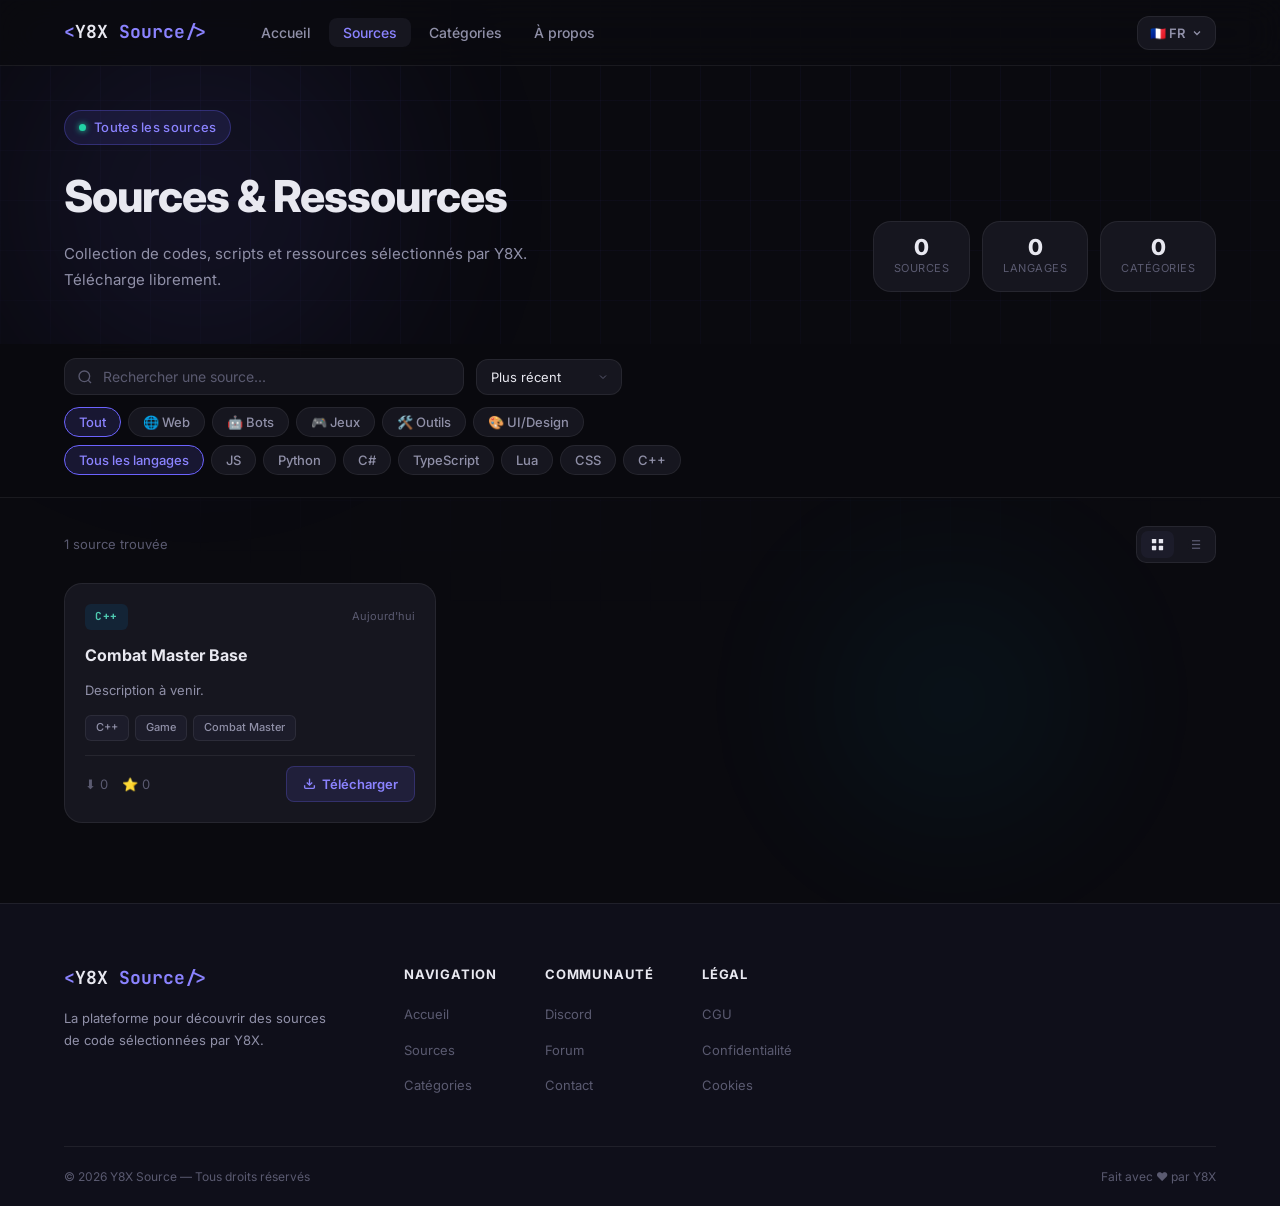
==== sources.html @ f9d67388 "Update sources.html" ====
<!DOCTYPE html>
<html lang="fr">
<head>
  <meta charset="UTF-8" />
  <meta name="viewport" content="width=device-width, initial-scale=1.0" />
  <title>Sources — Y8X Source</title>
  <link rel="stylesheet" href="css/style.css" />
  <link rel="stylesheet" href="css/sources.css" />
  <link rel="stylesheet" href="css/i18n.css" />
  <link rel="preconnect" href="https://fonts.googleapis.com" />
  <link href="https://fonts.googleapis.com/css2?family=Inter:wght@400;500;600;700;800&family=JetBrains+Mono:wght@400;600&display=swap" rel="stylesheet" />
</head>
<body>

  <!-- NAVBAR -->
  <nav class="navbar">
    <div class="nav-container">
      <a href="index.html" class="nav-logo">
        <span class="logo-bracket">&lt;</span>Y8X<span class="logo-accent"> Source</span><span class="logo-bracket">/&gt;</span>
      </a>
      <ul class="nav-links">
        <li><a href="index.html" class="nav-link" data-i18n="nav_home">Accueil</a></li>
        <li><a href="sources.html" class="nav-link active" data-i18n="nav_sources">Sources</a></li>
        <li><a href="index.html#categories" class="nav-link" data-i18n="nav_categories">Catégories</a></li>
        <li><a href="index.html#apropos" class="nav-link" data-i18n="nav_about">À propos</a></li>
      </ul>
      <div class="nav-actions">
        <!-- Lang switcher -->
        <div class="lang-switcher">
          <button id="langBtn">🇫🇷 FR <svg width="12" height="12" viewBox="0 0 24 24" fill="none" stroke="currentColor" stroke-width="2.5"><polyline points="6 9 12 15 18 9"/></svg></button>
          <div id="langDropdown">
            <button class="lang-option" data-lang="fr">
              <span class="lang-flag">🇫🇷</span> Français
              <svg class="lang-check" width="14" height="14" viewBox="0 0 24 24" fill="none" stroke="currentColor" stroke-width="2.5"><polyline points="20 6 9 17 4 12"/></svg>
            </button>
            <button class="lang-option" data-lang="en">
              <span class="lang-flag">🇬🇧</span> English
              <svg class="lang-check" width="14" height="14" viewBox="0 0 24 24" fill="none" stroke="currentColor" stroke-width="2.5"><polyline points="20 6 9 17 4 12"/></svg>
            </button>
            <button class="lang-option" data-lang="es">
              <span class="lang-flag">🇪🇸</span> Español
              <svg class="lang-check" width="14" height="14" viewBox="0 0 24 24" fill="none" stroke="currentColor" stroke-width="2.5"><polyline points="20 6 9 17 4 12"/></svg>
            </button>
          </div>
        </div>
      </div>
      <button class="nav-toggle" aria-label="Menu">
        <span></span><span></span><span></span>
      </button>
    </div>
  </nav>

  <!-- PAGE HEADER -->
  <div class="page-hero">
    <div class="hero-bg">
      <div class="hero-grid"></div>
      <div class="hero-glow glow-1"></div>
      <div class="hero-glow glow-2"></div>
    </div>
    <div class="container">
      <div class="page-hero-inner">
        <div class="page-hero-text">
          <div class="hero-badge">
            <span class="badge-dot"></span>
            <span data-i18n="sp_badge">Toutes les sources</span>
          </div>
          <h1 class="page-title" data-i18n="sp_title">Sources &amp; Ressources</h1>
          <p class="page-subtitle" data-i18n="sp_subtitle">Collection de codes, scripts et ressources sélectionnés par Y8X. Télécharge librement.</p>
        </div>
        <div class="page-hero-stats">
          <div class="stat-pill">
            <span class="pill-num">0</span>
            <span class="pill-label" data-i18n="sp_stat_sources">Sources</span>
          </div>
          <div class="stat-pill">
            <span class="pill-num">0</span>
            <span class="pill-label" data-i18n="sp_stat_langs">Langages</span>
          </div>
          <div class="stat-pill">
            <span class="pill-num">0</span>
            <span class="pill-label" data-i18n="sp_stat_cats">Catégories</span>
          </div>
        </div>
      </div>
    </div>
  </div>

  <!-- FILTERS & SEARCH -->
  <div class="filters-bar">
    <div class="container">
      <div class="filters-inner">
        <div class="search-box">
          <svg class="search-icon" width="16" height="16" viewBox="0 0 24 24" fill="none" stroke="currentColor" stroke-width="2"><circle cx="11" cy="11" r="8"/><path d="m21 21-4.35-4.35"/></svg>
          <input type="text" id="searchInput" data-i18n="sp_search" placeholder="Rechercher une source..." class="search-input" />
          <kbd class="search-kbd">ESC</kbd>
        </div>
        <div class="sort-group">
          <select id="sortSelect" class="filter-select">
            <option value="recent" data-i18n="sp_sort_recent">Plus récent</option>
            <option value="popular" data-i18n="sp_sort_popular">Plus téléchargé</option>
            <option value="starred" data-i18n="sp_sort_starred">Mieux noté</option>
            <option value="name" data-i18n="sp_sort_name">Nom A→Z</option>
          </select>
        </div>
      </div>

      <!-- Category filters -->
      <div class="filter-pills" id="filterPills">
        <button class="filter-pill active" data-filter="all" data-i18n="sp_filter_all">Tout</button>
        <button class="filter-pill" data-filter="web" data-i18n="sp_filter_web">🌐 Web</button>
        <button class="filter-pill" data-filter="bot" data-i18n="sp_filter_bot">🤖 Bots</button>
        <button class="filter-pill" data-filter="game" data-i18n="sp_filter_game">🎮 Jeux</button>
        <button class="filter-pill" data-filter="tool" data-i18n="sp_filter_tool">🛠️ Outils</button>
        <button class="filter-pill" data-filter="ui" data-i18n="sp_filter_ui">🎨 UI/Design</button>
      </div>

      <!-- Lang filters -->
      <div class="lang-pills" id="langPills">
        <button class="lang-pill active" data-lang="all" data-i18n="sp_lang_all">Tous les langages</button>
        <button class="lang-pill" data-lang="js">JS</button>
        <button class="lang-pill" data-lang="py">Python</button>
        <button class="lang-pill" data-lang="cs">C#</button>
        <button class="lang-pill" data-lang="ts">TypeScript</button>
        <button class="lang-pill" data-lang="lua">Lua</button>
        <button class="lang-pill" data-lang="css">CSS</button>
        <button class="lang-pill" data-lang="cpp">C++</button>
      </div>
    </div>
  </div>

  <!-- SOURCES GRID -->
  <main class="sources-main">
    <div class="container">

      <div class="results-bar">
        <span id="resultsCount" class="results-count">0</span>
        <div class="view-toggle">
          <button class="view-btn active" id="viewGrid" title="Grille">
            <svg width="15" height="15" viewBox="0 0 24 24" fill="currentColor"><rect x="3" y="3" width="7" height="7" rx="1"/><rect x="14" y="3" width="7" height="7" rx="1"/><rect x="3" y="14" width="7" height="7" rx="1"/><rect x="14" y="14" width="7" height="7" rx="1"/></svg>
          </button>
          <button class="view-btn" id="viewList" title="Liste">
            <svg width="15" height="15" viewBox="0 0 24 24" fill="none" stroke="currentColor" stroke-width="2"><line x1="8" y1="6" x2="21" y2="6"/><line x1="8" y1="12" x2="21" y2="12"/><line x1="8" y1="18" x2="21" y2="18"/><line x1="3" y1="6" x2="3.01" y2="6"/><line x1="3" y1="12" x2="3.01" y2="12"/><line x1="3" y1="18" x2="3.01" y2="18"/></svg>
          </button>
        </div>
      </div>

      <div class="sources-grid" id="sourcesGrid">

        <!-- Combat Master Base -->
        <article class="source-card" data-cat="game" data-lang="cpp" data-downloads="0" data-stars="0" data-name="Combat Master Base">
          <div class="source-header">
            <div class="source-lang cpp">C++</div>
            <div class="source-meta">
              <span class="source-date">Aujourd'hui</span>
            </div>
          </div>
          <h3 class="source-title">Combat Master Base</h3>
          <p class="source-desc">Description à venir.</p>
          <div class="source-tags">
            <span class="tag">C++</span>
            <span class="tag">Game</span>
            <span class="tag">Combat Master</span>
          </div>
          <div class="source-footer">
            <div class="source-stats">
              <span>⬇ 0</span>
              <span>⭐ 0</span>
            </div>
            <a href="https://pixeldrain.com/u/iqvGMkHk" target="_blank" class="btn-download">
              <svg width="13" height="13" viewBox="0 0 24 24" fill="none" stroke="currentColor" stroke-width="2.5"><path d="M21 15v4a2 2 0 0 1-2 2H5a2 2 0 0 1-2-2v-4"/><polyline points="7 10 12 15 17 10"/><line x1="12" y1="15" x2="12" y2="3"/></svg>
              Télécharger
            </a>
          </div>
        </article>

      </div>

      <!-- EMPTY STATE -->
      <div class="empty-state" id="emptyState" style="display:none">
        <div class="empty-icon">📂</div>
        <h3 data-i18n="sp_empty2_title">Aucune source pour le moment</h3>
        <p data-i18n="sp_empty2_desc">Les sources seront publiées prochainement par Y8X.</p>
      </div>

    </div>
  </main>

  <!-- FOOTER -->
  <footer class="footer">
    <div class="container">
      <div class="footer-top">
        <div class="footer-brand">
          <a href="index.html" class="nav-logo">
            <span class="logo-bracket">&lt;</span>Y8X<span class="logo-accent"> Source</span><span class="logo-bracket">/&gt;</span>
          </a>
          <p data-i18n="footer_desc">La plateforme pour découvrir des sources de code sélectionnées par Y8X.</p>
        </div>
        <div class="footer-links">
          <div class="footer-col">
            <h4 data-i18n="footer_nav">Navigation</h4>
            <ul>
              <li><a href="index.html" data-i18n="footer_home">Accueil</a></li>
              <li><a href="sources.html" data-i18n="footer_sources">Sources</a></li>
              <li><a href="index.html#categories" data-i18n="footer_categories">Catégories</a></li>
            </ul>
          </div>
          <div class="footer-col">
            <h4 data-i18n="footer_community">Communauté</h4>
            <ul>
              <li><a href="#" data-i18n="footer_discord">Discord</a></li>
              <li><a href="#" data-i18n="footer_forum">Forum</a></li>
              <li><a href="#" data-i18n="footer_contact">Contact</a></li>
            </ul>
          </div>
          <div class="footer-col">
            <h4 data-i18n="footer_legal">Légal</h4>
            <ul>
              <li><a href="#" data-i18n="footer_tos">CGU</a></li>
              <li><a href="#" data-i18n="footer_privacy">Confidentialité</a></li>
              <li><a href="#" data-i18n="footer_cookies">Cookies</a></li>
            </ul>
          </div>
        </div>
      </div>
      <div class="footer-bottom">
        <p data-i18n="footer_copy">© 2026 Y8X Source — Tous droits réservés</p>
        <p data-i18n="footer_made">Fait avec ❤️ par Y8X</p>
      </div>
    </div>
  </footer>

  <script src="js/i18n.js"></script>
  <script src="js/main.js"></script>
  <script src="js/sources.js"></script>
</body>
</html>
---- css/style.css ----
/* ========================
   Y8X SOURCE — STYLES
   ======================== */

*, *::before, *::after {
  box-sizing: border-box;
  margin: 0;
  padding: 0;
}

:root {
  --bg: #080810;
  --bg-2: #0d0d18;
  --bg-3: #11111c;
  --surface: #14141e;
  --surface-2: #1a1a28;
  --surface-3: #202030;
  --border: rgba(255,255,255,0.06);
  --border-hover: rgba(255,255,255,0.13);
  --primary: #6c63ff;
  --primary-light: #9b94ff;
  --primary-dark: #4f47cc;
  --accent: #00d4ff;
  --accent2: #ff6b9d;
  --text: #eeeef5;
  --text-2: #8888a4;
  --text-3: #50506a;
  --success: #22d3a5;
  --warning: #f59e0b;
  --radius: 12px;
  --radius-lg: 18px;
  --radius-xl: 26px;
  --shadow: 0 8px 40px rgba(0,0,0,0.5);
  --shadow-glow: 0 0 50px rgba(108,99,255,0.18);
  --font: 'Inter', sans-serif;
  --font-mono: 'JetBrains Mono', monospace;
}

html { scroll-behavior: smooth; }

body {
  background: var(--bg);
  color: var(--text);
  font-family: var(--font);
  line-height: 1.6;
  overflow-x: hidden;
}

a { text-decoration: none; color: inherit; }
ul { list-style: none; }

.container {
  max-width: 1200px;
  margin: 0 auto;
  padding: 0 24px;
}

/* ========================
   BUTTONS
   ======================== */

.btn-primary {
  display: inline-flex;
  align-items: center;
  gap: 8px;
  background: linear-gradient(135deg, var(--primary) 0%, #8057ff 100%);
  color: #fff;
  border: none;
  padding: 10px 20px;
  border-radius: var(--radius);
  font-family: var(--font);
  font-size: 14px;
  font-weight: 600;
  cursor: pointer;
  transition: all 0.25s ease;
  position: relative;
  overflow: hidden;
}

.btn-primary::after {
  content: '';
  position: absolute;
  inset: 0;
  background: linear-gradient(135deg, rgba(255,255,255,0.12) 0%, transparent 60%);
  opacity: 0;
  transition: opacity 0.25s;
}

.btn-primary:hover {
  transform: translateY(-2px);
  box-shadow: 0 10px 30px rgba(108,99,255,0.4);
}

.btn-primary:hover::after { opacity: 1; }

.btn-secondary {
  display: inline-flex;
  align-items: center;
  background: transparent;
  color: var(--text-2);
  border: 1px solid var(--border);
  padding: 10px 20px;
  border-radius: var(--radius);
  font-family: var(--font);
  font-size: 14px;
  font-weight: 500;
  cursor: pointer;
  transition: all 0.2s ease;
}

.btn-secondary:hover {
  border-color: var(--border-hover);
  color: var(--text);
  background: var(--surface);
}

.btn-ghost {
  display: inline-flex;
  align-items: center;
  gap: 8px;
  background: transparent;
  color: var(--text-2);
  border: 1px solid var(--border);
  padding: 10px 20px;
  border-radius: var(--radius);
  font-family: var(--font);
  font-size: 14px;
  font-weight: 500;
  cursor: pointer;
  transition: all 0.2s ease;
}

.btn-ghost:hover {
  color: var(--text);
  border-color: rgba(108,99,255,0.5);
  background: rgba(108,99,255,0.08);
}

.btn-lg {
  padding: 14px 28px;
  font-size: 15px;
  border-radius: var(--radius-lg);
}

.btn-download {
  display: inline-flex;
  align-items: center;
  gap: 6px;
  background: rgba(108,99,255,0.1);
  color: var(--primary-light);
  border: 1px solid rgba(108,99,255,0.2);
  padding: 7px 16px;
  border-radius: 8px;
  font-size: 13px;
  font-weight: 600;
  transition: all 0.2s ease;
  cursor: pointer;
}

.btn-download:hover {
  background: var(--primary);
  color: #fff;
  border-color: var(--primary);
  box-shadow: 0 4px 16px rgba(108,99,255,0.35);
}

/* ========================
   NAVBAR
   ======================== */

.navbar {
  position: fixed;
  top: 0;
  left: 0;
  right: 0;
  z-index: 100;
  background: rgba(8,8,16,0.7);
  backdrop-filter: blur(24px);
  -webkit-backdrop-filter: blur(24px);
  border-bottom: 1px solid var(--border);
  transition: all 0.3s ease;
}

.navbar.scrolled {
  background: rgba(8,8,16,0.95);
  border-bottom-color: rgba(108,99,255,0.15);
  box-shadow: 0 4px 30px rgba(0,0,0,0.4);
}

.nav-container {
  max-width: 1200px;
  margin: 0 auto;
  padding: 0 24px;
  height: 64px;
  display: flex;
  align-items: center;
  gap: 40px;
}

.nav-logo {
  font-family: var(--font-mono);
  font-size: 18px;
  font-weight: 700;
  color: var(--text);
  white-space: nowrap;
  transition: opacity 0.2s;
}

.nav-logo:hover { opacity: 0.85; }

.logo-bracket { color: var(--primary-light); }
.logo-accent  { color: var(--primary-light); }

.nav-links {
  display: flex;
  align-items: center;
  gap: 2px;
  flex: 1;
}

.nav-link {
  padding: 6px 14px;
  border-radius: 8px;
  font-size: 14px;
  font-weight: 500;
  color: var(--text-2);
  transition: all 0.2s ease;
  position: relative;
}

.nav-link:hover {
  color: var(--text);
  background: rgba(255,255,255,0.05);
}

.nav-link.active {
  color: var(--primary-light);
  background: rgba(108,99,255,0.1);
}

.nav-actions {
  display: flex;
  align-items: center;
  gap: 10px;
  margin-left: auto;
}

.nav-toggle {
  display: none;
  flex-direction: column;
  gap: 5px;
  background: none;
  border: none;
  cursor: pointer;
  padding: 6px;
  margin-left: auto;
}

.nav-toggle span {
  display: block;
  width: 22px;
  height: 2px;
  background: var(--text);
  border-radius: 2px;
  transition: all 0.3s ease;
}

/* ========================
   HERO
   ======================== */

.hero {
  min-height: 100vh;
  display: flex;
  align-items: center;
  position: relative;
  overflow: hidden;
  padding: 120px 24px 80px;
  gap: 60px;
  max-width: 1200px;
  margin: 0 auto;
}

/* Entrance animations */
.hero-content { animation: fadeUp 0.7s ease both; }
.hero-code    { animation: fadeUp 0.7s 0.15s ease both; }

@keyframes fadeUp {
  from { opacity: 0; transform: translateY(28px); }
  to   { opacity: 1; transform: translateY(0); }
}

.hero-bg {
  position: fixed;
  inset: 0;
  pointer-events: none;
  z-index: -1;
}

.hero-grid {
  position: absolute;
  inset: 0;
  background-image:
    linear-gradient(rgba(108,99,255,0.035) 1px, transparent 1px),
    linear-gradient(90deg, rgba(108,99,255,0.035) 1px, transparent 1px);
  background-size: 52px 52px;
  mask-image: radial-gradient(ellipse 80% 70% at 50% 0%, black 40%, transparent 100%);
}

.hero-glow {
  position: absolute;
  border-radius: 50%;
  filter: blur(90px);
  opacity: 0.25;
}

.hero-glow.glow-1 {
  width: 700px;
  height: 700px;
  background: radial-gradient(circle, rgba(108,99,255,0.5) 0%, transparent 70%);
  top: -150px;
  left: -150px;
}

.hero-glow.glow-2 {
  width: 450px;
  height: 450px;
  background: radial-gradient(circle, rgba(0,212,255,0.3) 0%, transparent 70%);
  bottom: -50px;
  right: 5%;
}

.hero-content {
  flex: 1;
  max-width: 600px;
}

.hero-badge {
  display: inline-flex;
  align-items: center;
  gap: 8px;
  background: rgba(108,99,255,0.1);
  border: 1px solid rgba(108,99,255,0.28);
  color: var(--primary-light);
  padding: 6px 14px;
  border-radius: 100px;
  font-size: 12px;
  font-weight: 600;
  margin-bottom: 22px;
  letter-spacing: 0.3px;
}

.badge-dot {
  width: 6px;
  height: 6px;
  background: var(--success);
  border-radius: 50%;
  animation: pulse 2s infinite;
  box-shadow: 0 0 6px var(--success);
}

@keyframes pulse {
  0%, 100% { opacity: 1; transform: scale(1); }
  50%       { opacity: 0.4; transform: scale(0.7); }
}

.hero-title {
  font-size: clamp(34px, 5vw, 56px);
  font-weight: 800;
  line-height: 1.12;
  letter-spacing: -1.5px;
  margin-bottom: 20px;
}

.gradient-text {
  background: linear-gradient(135deg, var(--primary-light) 0%, var(--accent) 100%);
  -webkit-background-clip: text;
  -webkit-text-fill-color: transparent;
  background-clip: text;
}

.hero-subtitle {
  font-size: 16px;
  color: var(--text-2);
  line-height: 1.75;
  margin-bottom: 34px;
  max-width: 480px;
}

.hero-actions {
  display: flex;
  align-items: center;
  gap: 12px;
  flex-wrap: wrap;
  margin-bottom: 52px;
}

.hero-stats {
  display: flex;
  align-items: center;
  gap: 0;
  background: var(--surface);
  border: 1px solid var(--border);
  border-radius: var(--radius-lg);
  padding: 16px 24px;
  width: fit-content;
}

.stat {
  display: flex;
  flex-direction: column;
  gap: 3px;
  padding: 0 20px;
}

.stat:first-child { padding-left: 0; }
.stat:last-child  { padding-right: 0; }

.stat-number {
  font-size: 26px;
  font-weight: 800;
  color: var(--text);
  font-variant-numeric: tabular-nums;
  line-height: 1;
}

.stat-label {
  font-size: 11px;
  color: var(--text-3);
  text-transform: uppercase;
  letter-spacing: 0.6px;
  white-space: nowrap;
}

.stat-divider {
  width: 1px;
  height: 32px;
  background: var(--border);
  flex-shrink: 0;
}

/* ========================
   CODE WINDOW
   ======================== */

.hero-code {
  flex-shrink: 0;
  width: 430px;
}

.code-window {
  background: var(--surface);
  border: 1px solid rgba(108,99,255,0.15);
  border-radius: var(--radius-xl);
  overflow: hidden;
  box-shadow: var(--shadow), 0 0 80px rgba(108,99,255,0.12), inset 0 1px 0 rgba(255,255,255,0.05);
  position: relative;
}

.code-window::before {
  content: '';
  position: absolute;
  top: 0; left: 0; right: 0;
  height: 1px;
  background: linear-gradient(90deg, transparent, rgba(108,99,255,0.4), transparent);
}

.code-header {
  display: flex;
  align-items: center;
  gap: 12px;
  padding: 13px 18px;
  background: var(--surface-2);
  border-bottom: 1px solid var(--border);
}

.code-dots { display: flex; gap: 6px; }

.dot {
  width: 11px;
  height: 11px;
  border-radius: 50%;
}

.dot.red    { background: #ff5f57; box-shadow: 0 0 6px rgba(255,95,87,0.5); }
.dot.yellow { background: #febc2e; box-shadow: 0 0 6px rgba(254,188,46,0.5); }
.dot.green  { background: #28c840; box-shadow: 0 0 6px rgba(40,200,64,0.5); }

.code-filename {
  font-family: var(--font-mono);
  font-size: 12px;
  color: var(--text-3);
}

.code-body {
  padding: 22px;
  overflow-x: auto;
}

.code-body code {
  font-family: var(--font-mono);
  font-size: 13px;
  line-height: 1.85;
  display: block;
}

.c-keyword { color: #c792ea; }
.c-var     { color: #82aaff; }
.c-fn      { color: #82aaff; }
.c-prop    { color: #f07178; }
.c-str     { color: #c3e88d; }
.c-bool    { color: #ff9cac; }
.c-comment { color: #4a5568; font-style: italic; }

/* ========================
   SECTION COMMONS
   ======================== */

.section-header {
  text-align: center;
  margin-bottom: 48px;
}

.section-tag {
  display: inline-block;
  background: rgba(108,99,255,0.1);
  color: var(--primary-light);
  border: 1px solid rgba(108,99,255,0.22);
  padding: 4px 14px;
  border-radius: 100px;
  font-size: 11px;
  font-weight: 700;
  text-transform: uppercase;
  letter-spacing: 1.2px;
  margin-bottom: 14px;
}

.section-title {
  font-size: clamp(24px, 3.5vw, 36px);
  font-weight: 800;
  letter-spacing: -0.7px;
  margin-bottom: 10px;
}

.section-subtitle {
  color: var(--text-2);
  font-size: 15px;
}

.section-link {
  color: var(--primary-light);
  font-size: 14px;
  font-weight: 500;
  transition: all 0.2s;
  display: inline-flex;
  align-items: center;
  gap: 4px;
}

.section-link:hover {
  color: var(--accent);
  gap: 8px;
}

/* ========================
   CATEGORIES
   ======================== */

.categories-section {
  padding: 100px 0;
}

.categories-grid {
  display: grid;
  grid-template-columns: repeat(auto-fill, minmax(200px, 1fr));
  gap: 14px;
}

.category-card {
  background: var(--surface);
  border: 1px solid var(--border);
  border-radius: var(--radius-lg);
  padding: 22px 20px;
  display: flex;
  flex-direction: column;
  gap: 7px;
  transition: all 0.25s ease;
  cursor: pointer;
  position: relative;
  overflow: hidden;
}

.category-card::after {
  content: '';
  position: absolute;
  inset: 0;
  background: linear-gradient(135deg, rgba(108,99,255,0.07) 0%, transparent 60%);
  opacity: 0;
  transition: opacity 0.25s;
}

.category-card:hover {
  border-color: rgba(108,99,255,0.45);
  background: var(--surface-2);
  transform: translateY(-4px);
  box-shadow: 0 12px 40px rgba(0,0,0,0.35), var(--shadow-glow);
}

.category-card:hover::after { opacity: 1; }

.category-card.featured {
  background: linear-gradient(135deg, rgba(108,99,255,0.13) 0%, rgba(0,212,255,0.06) 100%);
  border-color: rgba(108,99,255,0.28);
}

.cat-icon {
  font-size: 26px;
  margin-bottom: 2px;
  filter: drop-shadow(0 2px 6px rgba(0,0,0,0.3));
}

.category-card h3 {
  font-size: 14px;
  font-weight: 700;
  color: var(--text);
}

.category-card p {
  font-size: 12px;
  color: var(--text-2);
  line-height: 1.5;
}

.cat-count {
  font-size: 11px;
  color: var(--primary-light);
  font-weight: 600;
  margin-top: auto;
  padding-top: 4px;
}

/* ========================
   SOURCES
   ======================== */

.sources-section {
  padding: 80px 0 100px;
  background: linear-gradient(to bottom, transparent, rgba(108,99,255,0.025) 50%, transparent);
}

.sources-section .section-header {
  flex-direction: column;
  align-items: stretch;
}

.sources-grid {
  display: grid;
  grid-template-columns: repeat(auto-fill, minmax(340px, 1fr));
  gap: 18px;
}

.source-card {
  background: var(--surface);
  border: 1px solid var(--border);
  border-radius: var(--radius-lg);
  padding: 20px;
  display: flex;
  flex-direction: column;
  gap: 13px;
  transition: all 0.25s ease;
  position: relative;
}

.source-card:hover {
  border-color: rgba(108,99,255,0.35);
  background: var(--surface-2);
  transform: translateY(-3px);
  box-shadow: 0 12px 40px rgba(0,0,0,0.35);
}

.source-header {
  display: flex;
  align-items: center;
  justify-content: space-between;
}

.source-lang {
  padding: 4px 10px;
  border-radius: 6px;
  font-family: var(--font-mono);
  font-size: 11px;
  font-weight: 700;
  letter-spacing: 0.5px;
}

.source-lang.js  { background: rgba(247,223,30,0.1);  color: #f7df1e; }
.source-lang.py  { background: rgba(55,118,171,0.13); color: #4b9cd3; }
.source-lang.css { background: rgba(38,77,228,0.13);  color: #4a9eff; }
.source-lang.cs  { background: rgba(100,63,221,0.13); color: #a47dff; }
.source-lang.ts  { background: rgba(49,120,198,0.13); color: #3178c6; }
.source-lang.lua { background: rgba(80,80,200,0.13);  color: #7b8dd6; }
.source-lang.cpp { background: rgba(0,116,189,0.13);  color: #4ec9b0; }

.source-meta {
  display: flex;
  flex-direction: column;
  align-items: flex-end;
  gap: 2px;
}

.source-author { font-size: 12px; font-weight: 600; color: var(--primary-light); }
.source-date   { font-size: 11px; color: var(--text-3); }

.source-title {
  font-size: 15px;
  font-weight: 700;
  color: var(--text);
  line-height: 1.4;
}

.source-desc {
  font-size: 13px;
  color: var(--text-2);
  line-height: 1.65;
}

.source-tags {
  display: flex;
  flex-wrap: wrap;
  gap: 5px;
}

.tag {
  background: rgba(255,255,255,0.04);
  border: 1px solid var(--border);
  color: var(--text-3);
  padding: 3px 10px;
  border-radius: 6px;
  font-size: 11px;
  font-weight: 500;
  transition: all 0.15s;
}

.source-card:hover .tag {
  border-color: rgba(108,99,255,0.18);
  color: var(--text-2);
}

.source-footer {
  display: flex;
  align-items: center;
  justify-content: space-between;
  padding-top: 12px;
  border-top: 1px solid var(--border);
  margin-top: auto;
}

.source-stats {
  display: flex;
  gap: 14px;
  font-size: 13px;
  color: var(--text-3);
}

/* ========================
   CTA SECTION
   ======================== */

.cta-section { padding: 60px 0 100px; }

.cta-box {
  background: var(--surface);
  border: 1px solid rgba(108,99,255,0.18);
  border-radius: var(--radius-xl);
  padding: 60px;
  display: flex;
  align-items: center;
  gap: 60px;
  overflow: hidden;
  position: relative;
}

.cta-box::before {
  content: '';
  position: absolute;
  top: -100px; right: -100px;
  width: 400px; height: 400px;
  background: radial-gradient(circle, rgba(108,99,255,0.12) 0%, transparent 70%);
  pointer-events: none;
}

.cta-box::after {
  content: '';
  position: absolute;
  bottom: -80px; left: -80px;
  width: 300px; height: 300px;
  background: radial-gradient(circle, rgba(0,212,255,0.07) 0%, transparent 70%);
  pointer-events: none;
}

.cta-content {
  flex: 1;
  max-width: 520px;
  position: relative;
  z-index: 1;
}

.cta-title {
  font-size: clamp(22px, 3vw, 32px);
  font-weight: 800;
  letter-spacing: -0.7px;
  margin-bottom: 14px;
  line-height: 1.25;
}

.cta-text {
  font-size: 14px;
  color: var(--text-2);
  line-height: 1.75;
  margin-bottom: 24px;
}

.cta-features {
  display: flex;
  flex-direction: column;
  gap: 10px;
  margin-bottom: 32px;
}

.cta-features li {
  display: flex;
  align-items: center;
  gap: 10px;
  font-size: 14px;
  color: var(--text-2);
}

.cta-features li svg { color: var(--success); flex-shrink: 0; }

.cta-actions { display: flex; gap: 12px; flex-wrap: wrap; }

.cta-visual {
  flex-shrink: 0;
  width: 280px;
  position: relative;
  z-index: 1;
}

.cta-card-stack {
  display: flex;
  flex-direction: column;
  gap: 10px;
}

.mini-card {
  background: var(--surface-2);
  border: 1px solid var(--border);
  border-radius: var(--radius);
  padding: 13px 16px;
  display: flex;
  align-items: center;
  gap: 13px;
  animation: floatCard 3.5s ease-in-out infinite;
  transition: border-color 0.2s;
}

.mini-card:hover { border-color: rgba(108,99,255,0.3); }

.mini-card.mc-1 { animation-delay: 0s; }
.mini-card.mc-2 { animation-delay: 0.5s; }
.mini-card.mc-3 { animation-delay: 1s; }

@keyframes floatCard {
  0%, 100% { transform: translateY(0); }
  50%       { transform: translateY(-5px); }
}

.mc-icon { font-size: 18px; flex-shrink: 0; }
.mc-title { font-size: 13px; font-weight: 600; color: var(--text); }
.mc-sub   { font-size: 11px; color: var(--text-3); margin-top: 2px; }

/* ========================
   FOOTER
   ======================== */

.footer {
  background: var(--bg-2);
  border-top: 1px solid var(--border);
  padding-top: 60px;
}

.footer-top {
  display: flex;
  gap: 60px;
  padding-bottom: 48px;
  border-bottom: 1px solid var(--border);
}

.footer-brand { flex: 1; max-width: 280px; }

.footer-brand p {
  margin-top: 14px;
  font-size: 13px;
  color: var(--text-2);
  line-height: 1.7;
}

.footer-links { display: flex; gap: 48px; }

.footer-col h4 {
  font-size: 11px;
  font-weight: 700;
  color: var(--text-3);
  margin-bottom: 16px;
  text-transform: uppercase;
  letter-spacing: 1px;
}

.footer-col ul {
  display: flex;
  flex-direction: column;
  gap: 10px;
}

.footer-col ul li a {
  font-size: 13px;
  color: var(--text-2);
  transition: color 0.2s;
  display: inline-flex;
  align-items: center;
  gap: 4px;
}

.footer-col ul li a:hover { color: var(--text); }

.footer-bottom {
  display: flex;
  justify-content: space-between;
  align-items: center;
  padding: 20px 0;
  font-size: 12px;
  color: var(--text-3);
}

/* ========================
   SCROLLBAR
   ======================== */

::-webkit-scrollbar { width: 6px; height: 6px; }
::-webkit-scrollbar-track { background: var(--bg); }
::-webkit-scrollbar-thumb {
  background: var(--surface-3);
  border-radius: 3px;
}
::-webkit-scrollbar-thumb:hover { background: var(--text-3); }

/* ========================
   SELECTION
   ======================== */

::selection {
  background: rgba(108,99,255,0.35);
  color: var(--text);
}

/* ========================
   RESPONSIVE
   ======================== */

@media (max-width: 1024px) {
  .hero {
    flex-direction: column;
    padding-top: 140px;
    text-align: center;
  }

  .hero-content { max-width: 100%; }
  .hero-actions { justify-content: center; }
  .hero-stats   { margin: 0 auto; }

  .hero-code {
    width: 100%;
    max-width: 500px;
    margin: 0 auto;
  }

  .cta-box {
    flex-direction: column;
    padding: 40px;
    gap: 40px;
  }

  .cta-visual { width: 100%; }

  .cta-card-stack {
    flex-direction: row;
    flex-wrap: wrap;
  }

  .mini-card { flex: 1; min-width: 200px; }
}

@media (max-width: 768px) {
  .nav-links, .nav-actions { display: none; }
  .nav-toggle { display: flex; }
  .sources-grid { grid-template-columns: 1fr; }
  .categories-grid { grid-template-columns: repeat(2, 1fr); }

  .hero-subtitle { font-size: 15px; }

  .footer-top {
    flex-direction: column;
    gap: 40px;
  }

  .footer-brand { max-width: 100%; }

  .footer-bottom {
    flex-direction: column;
    gap: 8px;
    text-align: center;
  }

  .cta-box { padding: 28px; }
}

@media (max-width: 480px) {
  .categories-grid { grid-template-columns: 1fr; }
  .hero-stats { flex-wrap: wrap; gap: 0; padding: 14px 16px; }
  .stat { padding: 0 14px; }
  .stat-divider { display: none; }
  .hero-title { letter-spacing: -0.8px; }
}


:root {
  --bg: #0a0a0f;
  --bg-2: #0f0f1a;
  --bg-3: #13131f;
  --surface: #16161f;
  --surface-2: #1c1c2a;
  --border: rgba(255,255,255,0.07);
  --border-hover: rgba(255,255,255,0.15);
  --primary: #6c63ff;
  --primary-light: #8b83ff;
  --primary-dark: #4f47cc;
  --accent: #00d4ff;
  --accent2: #ff6b9d;
  --text: #e8e8f0;
  --text-2: #9090a8;
  --text-3: #5a5a70;
  --success: #22d3a5;
  --warning: #f59e0b;
  --radius: 12px;
  --radius-lg: 18px;
  --radius-xl: 24px;
  --shadow: 0 4px 30px rgba(0,0,0,0.4);
  --shadow-glow: 0 0 40px rgba(108,99,255,0.15);
  --font: 'Inter', sans-serif;
  --font-mono: 'JetBrains Mono', monospace;
}

html {
  scroll-behavior: smooth;
}

body {
  background: var(--bg);
  color: var(--text);
  font-family: var(--font);
  line-height: 1.6;
  overflow-x: hidden;
}

a {
  text-decoration: none;
  color: inherit;
}

ul {
  list-style: none;
}

.container {
  max-width: 1200px;
  margin: 0 auto;
  padding: 0 24px;
}

/* ========================
   BUTTONS
   ======================== */

.btn-primary {
  display: inline-flex;
  align-items: center;
  gap: 8px;
  background: var(--primary);
  color: #fff;
  border: none;
  padding: 10px 20px;
  border-radius: var(--radius);
  font-family: var(--font);
  font-size: 14px;
  font-weight: 600;
  cursor: pointer;
  transition: all 0.2s ease;
}

.btn-primary:hover {
  background: var(--primary-light);
  transform: translateY(-1px);
  box-shadow: 0 8px 25px rgba(108,99,255,0.35);
}

.btn-secondary {
  display: inline-flex;
  align-items: center;
  background: transparent;
  color: var(--text-2);
  border: 1px solid var(--border);
  padding: 10px 20px;
  border-radius: var(--radius);
  font-family: var(--font);
  font-size: 14px;
  font-weight: 500;
  cursor: pointer;
  transition: all 0.2s ease;
}

.btn-secondary:hover {
  border-color: var(--border-hover);
  color: var(--text);
  background: var(--surface);
}

.btn-ghost {
  display: inline-flex;
  align-items: center;
  gap: 8px;
  background: transparent;
  color: var(--text-2);
  border: 1px solid var(--border);
  padding: 10px 20px;
  border-radius: var(--radius);
  font-family: var(--font);
  font-size: 14px;
  font-weight: 500;
  cursor: pointer;
  transition: all 0.2s ease;
}

.btn-ghost:hover {
  color: var(--text);
  border-color: var(--primary);
  background: rgba(108,99,255,0.08);
}

.btn-lg {
  padding: 14px 28px;
  font-size: 15px;
  border-radius: var(--radius-lg);
}

.btn-download {
  display: inline-flex;
  align-items: center;
  background: rgba(108,99,255,0.12);
  color: var(--primary-light);
  border: 1px solid rgba(108,99,255,0.25);
  padding: 7px 16px;
  border-radius: 8px;
  font-size: 13px;
  font-weight: 600;
  transition: all 0.2s ease;
}

.btn-download:hover {
  background: var(--primary);
  color: #fff;
  border-color: var(--primary);
}

/* ========================
   NAVBAR
   ======================== */

.navbar {
  position: fixed;
  top: 0;
  left: 0;
  right: 0;
  z-index: 100;
  background: rgba(10,10,15,0.8);
  backdrop-filter: blur(20px);
  -webkit-backdrop-filter: blur(20px);
  border-bottom: 1px solid var(--border);
  transition: all 0.3s ease;
}

.nav-container {
  max-width: 1200px;
  margin: 0 auto;
  padding: 0 24px;
  height: 65px;
  display: flex;
  align-items: center;
  gap: 40px;
}

.nav-logo {
  font-family: var(--font-mono);
  font-size: 18px;
  font-weight: 700;
  color: var(--text);
  white-space: nowrap;
}

.logo-bracket {
  color: var(--primary-light);
}

.logo-accent {
  color: var(--primary-light);
}

.nav-links {
  display: flex;
  align-items: center;
  gap: 4px;
  flex: 1;
}

.nav-link {
  padding: 6px 14px;
  border-radius: 8px;
  font-size: 14px;
  font-weight: 500;
  color: var(--text-2);
  transition: all 0.2s ease;
}

.nav-link:hover, .nav-link.active {
  color: var(--text);
  background: var(--surface);
}

.nav-link.active {
  color: var(--primary-light);
}

.nav-actions {
  display: flex;
  align-items: center;
  gap: 10px;
  margin-left: auto;
}

.nav-toggle {
  display: none;
  flex-direction: column;
  gap: 5px;
  background: none;
  border: none;
  cursor: pointer;
  padding: 6px;
  margin-left: auto;
}

.nav-toggle span {
  display: block;
  width: 22px;
  height: 2px;
  background: var(--text);
  border-radius: 2px;
  transition: all 0.3s ease;
}

/* ========================
   HERO
   ======================== */

.hero {
  min-height: 100vh;
  display: flex;
  align-items: center;
  position: relative;
  overflow: hidden;
  padding: 120px 24px 80px;
  gap: 60px;
  max-width: 1200px;
  margin: 0 auto;
}

.hero-bg {
  position: fixed;
  inset: 0;
  pointer-events: none;
  z-index: -1;
}

.hero-grid {
  position: absolute;
  inset: 0;
  background-image:
    linear-gradient(rgba(108,99,255,0.04) 1px, transparent 1px),
    linear-gradient(90deg, rgba(108,99,255,0.04) 1px, transparent 1px);
  background-size: 50px 50px;
}

.hero-glow {
  position: absolute;
  border-radius: 50%;
  filter: blur(80px);
  opacity: 0.3;
}

.hero-glow.glow-1 {
  width: 600px;
  height: 600px;
  background: radial-gradient(circle, rgba(108,99,255,0.4) 0%, transparent 70%);
  top: -100px;
  left: -100px;
}

.hero-glow.glow-2 {
  width: 400px;
  height: 400px;
  background: radial-gradient(circle, rgba(0,212,255,0.25) 0%, transparent 70%);
  bottom: 0;
  right: 10%;
}

.hero-content {
  flex: 1;
  max-width: 600px;
}

.hero-badge {
  display: inline-flex;
  align-items: center;
  gap: 8px;
  background: rgba(108,99,255,0.12);
  border: 1px solid rgba(108,99,255,0.3);
  color: var(--primary-light);
  padding: 6px 14px;
  border-radius: 100px;
  font-size: 13px;
  font-weight: 500;
  margin-bottom: 24px;
}

.badge-dot {
  width: 7px;
  height: 7px;
  background: var(--success);
  border-radius: 50%;
  animation: pulse 2s infinite;
}

@keyframes pulse {
  0%, 100% { opacity: 1; transform: scale(1); }
  50% { opacity: 0.5; transform: scale(0.8); }
}

.hero-title {
  font-size: clamp(32px, 5vw, 54px);
  font-weight: 800;
  line-height: 1.15;
  letter-spacing: -1px;
  margin-bottom: 20px;
}

.gradient-text {
  background: linear-gradient(135deg, var(--primary-light) 0%, var(--accent) 100%);
  -webkit-background-clip: text;
  -webkit-text-fill-color: transparent;
  background-clip: text;
}

.hero-subtitle {
  font-size: 16px;
  color: var(--text-2);
  line-height: 1.7;
  margin-bottom: 32px;
}

.hero-actions {
  display: flex;
  align-items: center;
  gap: 12px;
  flex-wrap: wrap;
  margin-bottom: 48px;
}

.hero-stats {
  display: flex;
  align-items: center;
  gap: 32px;
}

.stat {
  display: flex;
  flex-direction: column;
  gap: 2px;
}

.stat-number {
  font-size: 28px;
  font-weight: 800;
  color: var(--text);
  font-variant-numeric: tabular-nums;
}

.stat-label {
  font-size: 12px;
  color: var(--text-3);
  text-transform: uppercase;
  letter-spacing: 0.5px;
}

.stat-divider {
  width: 1px;
  height: 36px;
  background: var(--border);
}

/* ========================
   CODE WINDOW
   ======================== */

.hero-code {
  flex-shrink: 0;
  width: 420px;
}

.code-window {
  background: var(--surface);
  border: 1px solid var(--border);
  border-radius: var(--radius-xl);
  overflow: hidden;
  box-shadow: var(--shadow), 0 0 60px rgba(108,99,255,0.1);
}

.code-header {
  display: flex;
  align-items: center;
  gap: 12px;
  padding: 14px 18px;
  background: var(--surface-2);
  border-bottom: 1px solid var(--border);
}

.code-dots {
  display: flex;
  gap: 6px;
}

.dot {
  width: 12px;
  height: 12px;
  border-radius: 50%;
}

.dot.red { background: #ff5f57; }
.dot.yellow { background: #febc2e; }
.dot.green { background: #28c840; }

.code-filename {
  font-family: var(--font-mono);
  font-size: 12px;
  color: var(--text-3);
}

.code-body {
  padding: 20px;
  overflow-x: auto;
}

.code-body code {
  font-family: var(--font-mono);
  font-size: 13px;
  line-height: 1.8;
  display: block;
}

.c-keyword { color: #c792ea; }
.c-var     { color: #82aaff; }
.c-fn      { color: #82aaff; }
.c-prop    { color: #f07178; }
.c-str     { color: #c3e88d; }
.c-bool    { color: #ff9cac; }
.c-comment { color: #546e7a; font-style: italic; }

/* ========================
   SECTION COMMONS
   ======================== */

.section-header {
  text-align: center;
  margin-bottom: 48px;
}

.section-tag {
  display: inline-block;
  background: rgba(108,99,255,0.12);
  color: var(--primary-light);
  border: 1px solid rgba(108,99,255,0.25);
  padding: 4px 14px;
  border-radius: 100px;
  font-size: 12px;
  font-weight: 600;
  text-transform: uppercase;
  letter-spacing: 1px;
  margin-bottom: 12px;
}

.section-title {
  font-size: clamp(24px, 3.5vw, 36px);
  font-weight: 800;
  letter-spacing: -0.5px;
  margin-bottom: 10px;
}

.section-subtitle {
  color: var(--text-2);
  font-size: 15px;
}

.section-link {
  color: var(--primary-light);
  font-size: 14px;
  font-weight: 500;
  transition: color 0.2s;
}

.section-link:hover {
  color: var(--accent);
}

/* ========================
   CATEGORIES
   ======================== */

.categories-section {
  padding: 100px 0;
}

.categories-grid {
  display: grid;
  grid-template-columns: repeat(auto-fill, minmax(200px, 1fr));
  gap: 16px;
}

.category-card {
  background: var(--surface);
  border: 1px solid var(--border);
  border-radius: var(--radius-lg);
  padding: 24px;
  display: flex;
  flex-direction: column;
  gap: 8px;
  transition: all 0.25s ease;
  cursor: pointer;
}

.category-card:hover {
  border-color: var(--primary);
  background: var(--surface-2);
  transform: translateY(-3px);
  box-shadow: var(--shadow-glow);
}

.category-card.featured {
  background: linear-gradient(135deg, rgba(108,99,255,0.15) 0%, rgba(0,212,255,0.08) 100%);
  border-color: rgba(108,99,255,0.3);
}

.cat-icon {
  font-size: 28px;
  margin-bottom: 4px;
}

.category-card h3 {
  font-size: 15px;
  font-weight: 700;
}

.category-card p {
  font-size: 12px;
  color: var(--text-2);
  line-height: 1.5;
}

.cat-count {
  font-size: 11px;
  color: var(--primary-light);
  font-weight: 600;
  margin-top: auto;
}

/* ========================
   SOURCES
   ======================== */

.sources-section {
  padding: 80px 0 100px;
  background: linear-gradient(to bottom, transparent, rgba(108,99,255,0.03) 50%, transparent);
}

.sources-section .section-header {
  display: flex;
  align-items: flex-start;
  text-align: left;
  flex-wrap: wrap;
  gap: 16px;
}

.sources-section .section-header > div,
.sources-section .section-header > h2,
.sources-section .section-header > a {
  /* layout handled by flex */
}

.sources-section .section-header {
  flex-direction: column;
  align-items: stretch;
}

.sources-section .section-header-row {
  display: flex;
  align-items: center;
  justify-content: space-between;
}

.sources-grid {
  display: grid;
  grid-template-columns: repeat(auto-fill, minmax(340px, 1fr));
  gap: 20px;
}

.source-card {
  background: var(--surface);
  border: 1px solid var(--border);
  border-radius: var(--radius-lg);
  padding: 20px;
  display: flex;
  flex-direction: column;
  gap: 14px;
  transition: all 0.25s ease;
}

.source-card:hover {
  border-color: rgba(108,99,255,0.3);
  background: var(--surface-2);
  transform: translateY(-2px);
  box-shadow: 0 8px 30px rgba(0,0,0,0.3);
}

.source-header {
  display: flex;
  align-items: center;
  justify-content: space-between;
}

.source-lang {
  padding: 4px 10px;
  border-radius: 6px;
  font-family: var(--font-mono);
  font-size: 11px;
  font-weight: 700;
  letter-spacing: 0.5px;
}

.source-lang.js  { background: rgba(247,223,30,0.12); color: #f7df1e; }
.source-lang.py  { background: rgba(55,118,171,0.15); color: #4b9cd3; }
.source-lang.css { background: rgba(38,77,228,0.15); color: #4a9eff; }
.source-lang.cs  { background: rgba(100,63,221,0.15); color: #9b59b6; }
.source-lang.ts  { background: rgba(49,120,198,0.15); color: #3178c6; }
.source-lang.lua { background: rgba(0,0,128,0.2); color: #7b8dd6; }

.source-meta {
  display: flex;
  flex-direction: column;
  align-items: flex-end;
  gap: 2px;
}

.source-author {
  font-size: 12px;
  font-weight: 600;
  color: var(--primary-light);
}

.source-date {
  font-size: 11px;
  color: var(--text-3);
}

.source-title {
  font-size: 16px;
  font-weight: 700;
  color: var(--text);
  line-height: 1.4;
}

.source-desc {
  font-size: 13px;
  color: var(--text-2);
  line-height: 1.6;
}

.source-tags {
  display: flex;
  flex-wrap: wrap;
  gap: 6px;
}

.tag {
  background: var(--surface-2);
  border: 1px solid var(--border);
  color: var(--text-2);
  padding: 3px 10px;
  border-radius: 6px;
  font-size: 11px;
  font-weight: 500;
}

.source-footer {
  display: flex;
  align-items: center;
  justify-content: space-between;
  padding-top: 10px;
  border-top: 1px solid var(--border);
  margin-top: auto;
}

.source-stats {
  display: flex;
  gap: 14px;
  font-size: 13px;
  color: var(--text-3);
}

/* ========================
   CTA SECTION
   ======================== */

.cta-section {
  padding: 80px 0 100px;
}

.cta-box {
  background: linear-gradient(135deg, var(--surface) 0%, rgba(108,99,255,0.06) 100%);
  border: 1px solid rgba(108,99,255,0.2);
  border-radius: var(--radius-xl);
  padding: 60px;
  display: flex;
  align-items: center;
  gap: 60px;
  overflow: hidden;
  position: relative;
}

.cta-box::before {
  content: '';
  position: absolute;
  top: -80px;
  right: -80px;
  width: 300px;
  height: 300px;
  background: radial-gradient(circle, rgba(108,99,255,0.15) 0%, transparent 70%);
  pointer-events: none;
}

.cta-content {
  flex: 1;
  max-width: 520px;
}

.cta-title {
  font-size: clamp(22px, 3vw, 32px);
  font-weight: 800;
  letter-spacing: -0.5px;
  margin-bottom: 16px;
  line-height: 1.3;
}

.cta-text {
  font-size: 14px;
  color: var(--text-2);
  line-height: 1.7;
  margin-bottom: 24px;
}

.cta-features {
  display: flex;
  flex-direction: column;
  gap: 10px;
  margin-bottom: 32px;
}

.cta-features li {
  display: flex;
  align-items: center;
  gap: 10px;
  font-size: 14px;
  color: var(--text-2);
}

.cta-features li svg {
  color: var(--success);
  flex-shrink: 0;
}

.cta-actions {
  display: flex;
  gap: 12px;
  flex-wrap: wrap;
}

.cta-visual {
  flex-shrink: 0;
  width: 280px;
}

.cta-card-stack {
  display: flex;
  flex-direction: column;
  gap: 12px;
}

.mini-card {
  background: var(--surface-2);
  border: 1px solid var(--border);
  border-radius: var(--radius);
  padding: 14px 16px;
  display: flex;
  align-items: center;
  gap: 14px;
  transition: all 0.3s ease;
  animation: floatCard 3s ease-in-out infinite;
}

.mini-card.mc-1 { animation-delay: 0s; }
.mini-card.mc-2 { animation-delay: 0.4s; }
.mini-card.mc-3 { animation-delay: 0.8s; }

@keyframes floatCard {
  0%, 100% { transform: translateY(0); }
  50% { transform: translateY(-4px); }
}

.mc-icon {
  font-size: 20px;
  flex-shrink: 0;
}

.mc-title {
  font-size: 13px;
  font-weight: 600;
  color: var(--text);
}

.mc-sub {
  font-size: 11px;
  color: var(--text-3);
  margin-top: 2px;
}

/* ========================
   FOOTER
   ======================== */

.footer {
  background: var(--bg-2);
  border-top: 1px solid var(--border);
  padding-top: 60px;
}

.footer-top {
  display: flex;
  gap: 60px;
  padding-bottom: 48px;
  border-bottom: 1px solid var(--border);
}

.footer-brand {
  flex: 1;
  max-width: 280px;
}

.footer-brand p {
  margin-top: 14px;
  font-size: 13px;
  color: var(--text-2);
  line-height: 1.7;
}

.footer-links {
  display: flex;
  gap: 48px;
}

.footer-col h4 {
  font-size: 13px;
  font-weight: 700;
  color: var(--text);
  margin-bottom: 16px;
  text-transform: uppercase;
  letter-spacing: 0.8px;
}

.footer-col ul {
  display: flex;
  flex-direction: column;
  gap: 10px;
}

.footer-col ul li a {
  font-size: 13px;
  color: var(--text-3);
  transition: color 0.2s;
}

.footer-col ul li a:hover {
  color: var(--text);
}

.footer-bottom {
  display: flex;
  justify-content: space-between;
  align-items: center;
  padding: 20px 0;
  font-size: 12px;
  color: var(--text-3);
}

/* ========================
   RESPONSIVE
   ======================== */

@media (max-width: 1024px) {
  .hero {
    flex-direction: column;
    padding-top: 140px;
    text-align: center;
  }

  .hero-content {
    max-width: 100%;
  }

  .hero-actions {
    justify-content: center;
  }

  .hero-stats {
    justify-content: center;
  }

  .hero-code {
    width: 100%;
    max-width: 500px;
    margin: 0 auto;
  }

  .cta-box {
    flex-direction: column;
    padding: 40px;
    gap: 40px;
  }

  .cta-visual {
    width: 100%;
  }

  .cta-card-stack {
    flex-direction: row;
    flex-wrap: wrap;
  }

  .mini-card {
    flex: 1;
    min-width: 200px;
  }
}

@media (max-width: 768px) {
  .nav-links, .nav-actions {
    display: none;
  }

  .nav-toggle {
    display: flex;
  }

  .sources-grid {
    grid-template-columns: 1fr;
  }

  .categories-grid {
    grid-template-columns: repeat(2, 1fr);
  }

  .footer-top {
    flex-direction: column;
    gap: 40px;
  }

  .footer-brand {
    max-width: 100%;
  }

  .footer-bottom {
    flex-direction: column;
    gap: 8px;
    text-align: center;
  }

  .cta-box {
    padding: 28px;
  }
}

@media (max-width: 480px) {
  .categories-grid {
    grid-template-columns: 1fr;
  }

  .hero-stats {
    flex-wrap: wrap;
    gap: 16px;
  }

  .stat-divider {
    display: none;
  }
}
---- css/sources.css ----
/* ========================
   Y8X SOURCE — SOURCES PAGE
   ======================== */

/* PAGE HERO */
.page-hero {
  position: relative;
  padding: 110px 0 52px;
  overflow: hidden;
}

.page-hero-inner {
  display: flex;
  align-items: flex-end;
  justify-content: space-between;
  gap: 32px;
  flex-wrap: wrap;
}

.page-title {
  font-size: clamp(28px, 4vw, 44px);
  font-weight: 800;
  letter-spacing: -1px;
  margin-bottom: 10px;
}

.page-subtitle {
  font-size: 15px;
  color: var(--text-2);
  max-width: 480px;
  line-height: 1.7;
}

.page-hero-stats {
  display: flex;
  gap: 10px;
  flex-wrap: wrap;
}

.stat-pill {
  background: var(--surface);
  border: 1px solid var(--border);
  border-radius: var(--radius-lg);
  padding: 14px 22px;
  display: flex;
  flex-direction: column;
  align-items: center;
  gap: 3px;
  min-width: 82px;
  transition: border-color 0.2s;
}

.stat-pill:hover {
  border-color: rgba(108,99,255,0.3);
}

.pill-num {
  font-size: 22px;
  font-weight: 800;
  color: var(--text);
  line-height: 1;
}

.pill-label {
  font-size: 10px;
  color: var(--text-3);
  text-transform: uppercase;
  letter-spacing: 0.7px;
}

/* FILTERS BAR */
.filters-bar {
  position: sticky;
  top: 64px;
  z-index: 50;
  background: rgba(8,8,16,0.92);
  backdrop-filter: blur(20px);
  -webkit-backdrop-filter: blur(20px);
  border-bottom: 1px solid var(--border);
  padding: 13px 0;
}

.filters-inner {
  display: flex;
  align-items: center;
  gap: 10px;
  margin-bottom: 11px;
}

/* Search */
.search-box {
  flex: 1;
  max-width: 380px;
  position: relative;
  display: flex;
  align-items: center;
}

.search-icon {
  position: absolute;
  left: 13px;
  color: var(--text-3);
  pointer-events: none;
}

.search-input {
  width: 100%;
  background: var(--surface);
  border: 1px solid var(--border);
  color: var(--text);
  padding: 9px 90px 9px 38px;
  border-radius: var(--radius);
  font-family: var(--font);
  font-size: 14px;
  outline: none;
  transition: border-color 0.2s, background 0.2s;
}

.search-input::placeholder { color: var(--text-3); }

.search-input:focus {
  border-color: rgba(108,99,255,0.5);
  background: var(--surface-2);
}

.search-kbd {
  position: absolute;
  right: 10px;
  background: var(--surface-2);
  border: 1px solid var(--border);
  color: var(--text-3);
  padding: 2px 7px;
  border-radius: 5px;
  font-size: 11px;
  font-family: var(--font-mono);
  pointer-events: none;
  opacity: 0;
  transition: opacity 0.2s;
}

.search-input:focus ~ .search-kbd { opacity: 1; }

/* Sort */
.filter-select {
  background: var(--surface);
  border: 1px solid var(--border);
  color: var(--text);
  padding: 9px 34px 9px 14px;
  border-radius: var(--radius);
  font-family: var(--font);
  font-size: 13px;
  outline: none;
  cursor: pointer;
  transition: border-color 0.2s;
  appearance: none;
  -webkit-appearance: none;
  background-image: url("data:image/svg+xml,%3Csvg width='12' height='12' viewBox='0 0 24 24' fill='none' stroke='%2350506a' stroke-width='2' xmlns='http://www.w3.org/2000/svg'%3E%3Cpolyline points='6 9 12 15 18 9'/%3E%3C/svg%3E");
  background-repeat: no-repeat;
  background-position: right 12px center;
}

.filter-select:hover { border-color: var(--border-hover); }

/* Filter pills */
.filter-pills,
.lang-pills {
  display: flex;
  flex-wrap: wrap;
  gap: 6px;
  margin-bottom: 7px;
}

.filter-pill,
.lang-pill {
  background: var(--surface);
  border: 1px solid var(--border);
  color: var(--text-2);
  padding: 5px 13px;
  border-radius: 100px;
  font-family: var(--font);
  font-size: 12px;
  font-weight: 500;
  cursor: pointer;
  transition: all 0.18s ease;
  white-space: nowrap;
}

.filter-pill:hover,
.lang-pill:hover {
  color: var(--text);
  border-color: rgba(108,99,255,0.35);
  background: rgba(108,99,255,0.06);
}

.filter-pill.active,
.lang-pill.active {
  background: rgba(108,99,255,0.14);
  border-color: rgba(108,99,255,0.5);
  color: var(--primary-light);
}

/* MAIN CONTENT */
.sources-main { padding: 26px 0 80px; }

/* Results bar */
.results-bar {
  display: flex;
  align-items: center;
  justify-content: space-between;
  margin-bottom: 18px;
}

.results-count {
  font-size: 13px;
  color: var(--text-3);
}

.view-toggle {
  display: flex;
  gap: 3px;
  background: var(--surface);
  border: 1px solid var(--border);
  padding: 3px;
  border-radius: 10px;
}

.view-btn {
  background: transparent;
  border: none;
  color: var(--text-3);
  padding: 6px 9px;
  border-radius: 7px;
  cursor: pointer;
  transition: all 0.2s;
  display: flex;
  align-items: center;
}

.view-btn.active,
.view-btn:hover {
  background: var(--surface-2);
  color: var(--text);
}

/* Sources grid override for sources page */
.sources-main .sources-grid {
  display: grid;
  grid-template-columns: repeat(auto-fill, minmax(320px, 1fr));
  gap: 16px;
}

.sources-main .sources-grid.list-view {
  grid-template-columns: 1fr;
}

.sources-main .sources-grid.list-view .source-card {
  flex-direction: row;
  align-items: center;
  gap: 20px;
}

.sources-main .sources-grid.list-view .source-card .source-header {
  flex-direction: column;
  align-items: flex-start;
  gap: 4px;
  min-width: 60px;
}

.sources-main .sources-grid.list-view .source-card .source-desc { display: none; }
.sources-main .sources-grid.list-view .source-card .source-title { font-size: 14px; flex: 1; }
.sources-main .sources-grid.list-view .source-card .source-tags { display: none; }

/* Empty state */
.empty-state {
  text-align: center;
  padding: 80px 20px;
}

.empty-icon {
  font-size: 46px;
  margin-bottom: 16px;
  filter: grayscale(0.3);
}

.empty-state h3 {
  font-size: 19px;
  font-weight: 700;
  margin-bottom: 8px;
}

.empty-state p {
  font-size: 14px;
  color: var(--text-2);
  margin-bottom: 24px;
}

/* C++ lang badge */
.source-lang.cpp {
  background: rgba(0,116,189,0.13);
  color: #4ec9b0;
}

.source-card.hidden { display: none; }

@media (max-width: 768px) {
  .page-hero { padding: 95px 0 36px; }

  .page-hero-inner {
    flex-direction: column;
    align-items: flex-start;
  }

  .filters-inner { flex-wrap: wrap; }
  .search-box { max-width: 100%; }

  .sources-main .sources-grid.list-view .source-card {
    flex-direction: column;
  }
}

  position: relative;
  padding: 110px 0 50px;
  overflow: hidden;
}

.page-hero-inner {
  display: flex;
  align-items: flex-end;
  justify-content: space-between;
  gap: 32px;
  flex-wrap: wrap;
}

.hero-badge {
  display: inline-flex;
  align-items: center;
  gap: 8px;
  background: rgba(108,99,255,0.12);
  border: 1px solid rgba(108,99,255,0.3);
  color: var(--primary-light);
  padding: 6px 14px;
  border-radius: 100px;
  font-size: 13px;
  font-weight: 500;
  margin-bottom: 16px;
}

.page-title {
  font-size: clamp(28px, 4vw, 44px);
  font-weight: 800;
  letter-spacing: -1px;
  margin-bottom: 10px;
}

.page-subtitle {
  font-size: 15px;
  color: var(--text-2);
  max-width: 480px;
}

.page-hero-stats {
  display: flex;
  gap: 12px;
  flex-wrap: wrap;
}

.stat-pill {
  background: var(--surface);
  border: 1px solid var(--border);
  border-radius: var(--radius-lg);
  padding: 14px 20px;
  display: flex;
  flex-direction: column;
  align-items: center;
  gap: 2px;
  min-width: 80px;
}

.pill-num {
  font-size: 22px;
  font-weight: 800;
  color: var(--text);
}

.pill-label {
  font-size: 11px;
  color: var(--text-3);
  text-transform: uppercase;
  letter-spacing: 0.5px;
}

/* FILTERS BAR */
.filters-bar {
  position: sticky;
  top: 65px;
  z-index: 50;
  background: rgba(10,10,15,0.92);
  backdrop-filter: blur(20px);
  -webkit-backdrop-filter: blur(20px);
  border-bottom: 1px solid var(--border);
  padding: 14px 0;
}

.filters-inner {
  display: flex;
  align-items: center;
  gap: 12px;
  margin-bottom: 12px;
}

/* Search */
.search-box {
  flex: 1;
  max-width: 400px;
  position: relative;
  display: flex;
  align-items: center;
}

.search-icon {
  position: absolute;
  left: 13px;
  color: var(--text-3);
  pointer-events: none;
}

.search-input {
  width: 100%;
  background: var(--surface);
  border: 1px solid var(--border);
  color: var(--text);
  padding: 9px 90px 9px 38px;
  border-radius: var(--radius);
  font-family: var(--font);
  font-size: 14px;
  outline: none;
  transition: border-color 0.2s;
}

.search-input::placeholder {
  color: var(--text-3);
}

.search-input:focus {
  border-color: var(--primary);
  background: var(--surface-2);
}

.search-kbd {
  position: absolute;
  right: 10px;
  background: var(--surface-2);
  border: 1px solid var(--border);
  color: var(--text-3);
  padding: 2px 7px;
  border-radius: 5px;
  font-size: 11px;
  font-family: var(--font-mono);
  pointer-events: none;
  opacity: 0;
  transition: opacity 0.2s;
}

.search-input:focus ~ .search-kbd {
  opacity: 1;
}

/* Sort */
.filter-select {
  background: var(--surface);
  border: 1px solid var(--border);
  color: var(--text);
  padding: 9px 14px;
  border-radius: var(--radius);
  font-family: var(--font);
  font-size: 13px;
  outline: none;
  cursor: pointer;
  transition: border-color 0.2s;
  appearance: none;
  -webkit-appearance: none;
  background-image: url("data:image/svg+xml,%3Csvg width='12' height='12' viewBox='0 0 24 24' fill='none' stroke='%235a5a70' stroke-width='2' xmlns='http://www.w3.org/2000/svg'%3E%3Cpolyline points='6 9 12 15 18 9'/%3E%3C/svg%3E");
  background-repeat: no-repeat;
  background-position: right 12px center;
  padding-right: 34px;
}

.filter-select:hover {
  border-color: var(--border-hover);
}

/* Filter pills */
.filter-pills,
.lang-pills {
  display: flex;
  flex-wrap: wrap;
  gap: 7px;
  margin-bottom: 8px;
}

.filter-pill,
.lang-pill {
  background: var(--surface);
  border: 1px solid var(--border);
  color: var(--text-2);
  padding: 6px 14px;
  border-radius: 100px;
  font-family: var(--font);
  font-size: 13px;
  font-weight: 500;
  cursor: pointer;
  transition: all 0.2s ease;
  white-space: nowrap;
}

.filter-pill:hover,
.lang-pill:hover {
  color: var(--text);
  border-color: var(--border-hover);
}

.filter-pill.active,
.lang-pill.active {
  background: rgba(108,99,255,0.15);
  border-color: var(--primary);
  color: var(--primary-light);
}

/* MAIN CONTENT */
.sources-main {
  padding: 28px 0 80px;
}

/* Results bar */
.results-bar {
  display: flex;
  align-items: center;
  justify-content: space-between;
  margin-bottom: 20px;
}

.results-count {
  font-size: 13px;
  color: var(--text-3);
}

.view-toggle {
  display: flex;
  gap: 4px;
  background: var(--surface);
  border: 1px solid var(--border);
  padding: 4px;
  border-radius: 10px;
}

.view-btn {
  background: transparent;
  border: none;
  color: var(--text-3);
  padding: 6px 9px;
  border-radius: 7px;
  cursor: pointer;
  transition: all 0.2s;
  display: flex;
  align-items: center;
}

.view-btn.active,
.view-btn:hover {
  background: var(--surface-2);
  color: var(--text);
}

/* Sources grid override for sources page */
.sources-main .sources-grid {
  display: grid;
  grid-template-columns: repeat(auto-fill, minmax(320px, 1fr));
  gap: 18px;
  transition: all 0.3s;
}

.sources-main .sources-grid.list-view {
  grid-template-columns: 1fr;
}

.sources-main .sources-grid.list-view .source-card {
  flex-direction: row;
  align-items: center;
  gap: 20px;
}

.sources-main .sources-grid.list-view .source-card .source-header {
  flex-direction: column;
  align-items: flex-start;
  gap: 4px;
  min-width: 60px;
}

.sources-main .sources-grid.list-view .source-card .source-desc {
  display: none;
}

.sources-main .sources-grid.list-view .source-card .source-title {
  font-size: 14px;
  flex: 1;
}

.sources-main .sources-grid.list-view .source-card .source-tags {
  display: none;
}

/* Source card — remove author from sources page */
.source-card .source-meta {
  align-items: flex-end;
}

/* Empty state */
.empty-state {
  text-align: center;
  padding: 80px 20px;
}

.empty-icon {
  font-size: 48px;
  margin-bottom: 16px;
}

.empty-state h3 {
  font-size: 20px;
  font-weight: 700;
  margin-bottom: 8px;
}

.empty-state p {
  font-size: 14px;
  color: var(--text-2);
  margin-bottom: 24px;
}

/* C++ lang badge */
.source-lang.cpp {
  background: rgba(0, 116, 189, 0.15);
  color: #4ec9b0;
}

/* Card animation */
.source-card.hidden {
  display: none;
}

@media (max-width: 768px) {
  .page-hero {
    padding: 95px 0 36px;
  }

  .page-hero-inner {
    flex-direction: column;
    align-items: flex-start;
  }

  .filters-inner {
    flex-wrap: wrap;
  }

  .search-box {
    max-width: 100%;
  }

  .sources-main .sources-grid.list-view .source-card {
    flex-direction: column;
  }
}
---- css/i18n.css ----
/* ========================
   Y8X SOURCE — i18n Styles
   ======================== */

/* ---- LANGUAGE MODAL ---- */
.lang-modal-overlay {
  position: fixed;
  inset: 0;
  background: rgba(0, 0, 0, 0.85);
  backdrop-filter: blur(12px);
  -webkit-backdrop-filter: blur(12px);
  z-index: 9999;
  display: flex;
  align-items: center;
  justify-content: center;
  padding: 24px;
  opacity: 0;
  pointer-events: none;
  transition: opacity 0.3s ease;
}

.lang-modal-overlay.visible {
  opacity: 1;
  pointer-events: all;
}

.lang-modal {
  background: #13131f;
  border: 1px solid rgba(108, 99, 255, 0.25);
  border-radius: 24px;
  padding: 48px 40px;
  max-width: 480px;
  width: 100%;
  text-align: center;
  box-shadow: 0 24px 80px rgba(0, 0, 0, 0.6), 0 0 60px rgba(108, 99, 255, 0.1);
  transform: translateY(20px) scale(0.97);
  transition: transform 0.3s ease;
}

.lang-modal-overlay.visible .lang-modal {
  transform: translateY(0) scale(1);
}

.lang-modal-logo {
  font-family: 'JetBrains Mono', monospace;
  font-size: 22px;
  font-weight: 700;
  color: #e8e8f0;
  margin-bottom: 28px;
}

.lang-modal-logo .logo-bracket,
.lang-modal-logo .logo-accent {
  color: #8b83ff;
}

.lang-modal h2 {
  font-size: 22px;
  font-weight: 800;
  color: #e8e8f0;
  margin-bottom: 8px;
  letter-spacing: -0.3px;
}

.lang-modal p {
  font-size: 14px;
  color: #9090a8;
  margin-bottom: 32px;
}

.lang-modal-options {
  display: flex;
  flex-direction: column;
  gap: 12px;
}

.lang-modal-option {
  display: flex;
  align-items: center;
  gap: 16px;
  background: #16161f;
  border: 1px solid rgba(255, 255, 255, 0.07);
  border-radius: 14px;
  padding: 16px 20px;
  cursor: pointer;
  transition: all 0.2s ease;
  text-align: left;
  width: 100%;
  font-family: 'Inter', sans-serif;
}

.lang-modal-option:hover {
  border-color: #6c63ff;
  background: rgba(108, 99, 255, 0.08);
  transform: translateX(4px);
}

.lang-modal-flag {
  font-size: 28px;
  flex-shrink: 0;
  line-height: 1;
}

.lang-modal-info {
  display: flex;
  flex-direction: column;
  gap: 2px;
}

.lang-modal-name {
  font-size: 16px;
  font-weight: 700;
  color: #e8e8f0;
}

.lang-modal-native {
  font-size: 12px;
  color: #5a5a70;
}

.lang-modal-arrow {
  margin-left: auto;
  color: #5a5a70;
  transition: color 0.2s, transform 0.2s;
}

.lang-modal-option:hover .lang-modal-arrow {
  color: #8b83ff;
  transform: translateX(3px);
}

/* ---- LANG SWITCHER IN NAVBAR ---- */
.lang-switcher {
  position: relative;
}

#langBtn {
  display: inline-flex;
  align-items: center;
  gap: 6px;
  background: var(--surface);
  border: 1px solid var(--border);
  color: var(--text-2);
  padding: 8px 12px;
  border-radius: var(--radius);
  font-family: var(--font);
  font-size: 13px;
  font-weight: 600;
  cursor: pointer;
  transition: all 0.2s ease;
  white-space: nowrap;
}

#langBtn:hover {
  border-color: var(--primary);
  color: var(--text);
  background: rgba(108, 99, 255, 0.08);
}

#langDropdown {
  position: absolute;
  top: calc(100% + 8px);
  right: 0;
  background: #13131f;
  border: 1px solid rgba(108, 99, 255, 0.2);
  border-radius: 14px;
  padding: 6px;
  min-width: 160px;
  box-shadow: 0 12px 40px rgba(0, 0, 0, 0.5);
  opacity: 0;
  pointer-events: none;
  transform: translateY(-6px) scale(0.97);
  transform-origin: top right;
  transition: opacity 0.2s ease, transform 0.2s ease;
  z-index: 200;
}

#langDropdown.open {
  opacity: 1;
  pointer-events: all;
  transform: translateY(0) scale(1);
}

.lang-option {
  display: flex;
  align-items: center;
  gap: 10px;
  padding: 10px 12px;
  border-radius: 9px;
  cursor: pointer;
  transition: background 0.15s ease;
  font-family: var(--font);
  font-size: 13px;
  font-weight: 500;
  color: var(--text-2);
  border: none;
  background: none;
  width: 100%;
  text-align: left;
}

.lang-option:hover {
  background: rgba(108, 99, 255, 0.1);
  color: var(--text);
}

.lang-option.active {
  color: var(--primary-light);
  background: rgba(108, 99, 255, 0.12);
}

.lang-flag {
  font-size: 18px;
  line-height: 1;
}

.lang-check {
  margin-left: auto;
  color: var(--primary-light);
  opacity: 0;
}

.lang-option.active .lang-check {
  opacity: 1;
}

@media (max-width: 768px) {
  .lang-modal {
    padding: 36px 24px;
  }

  .lang-modal h2 {
    font-size: 18px;
  }
}
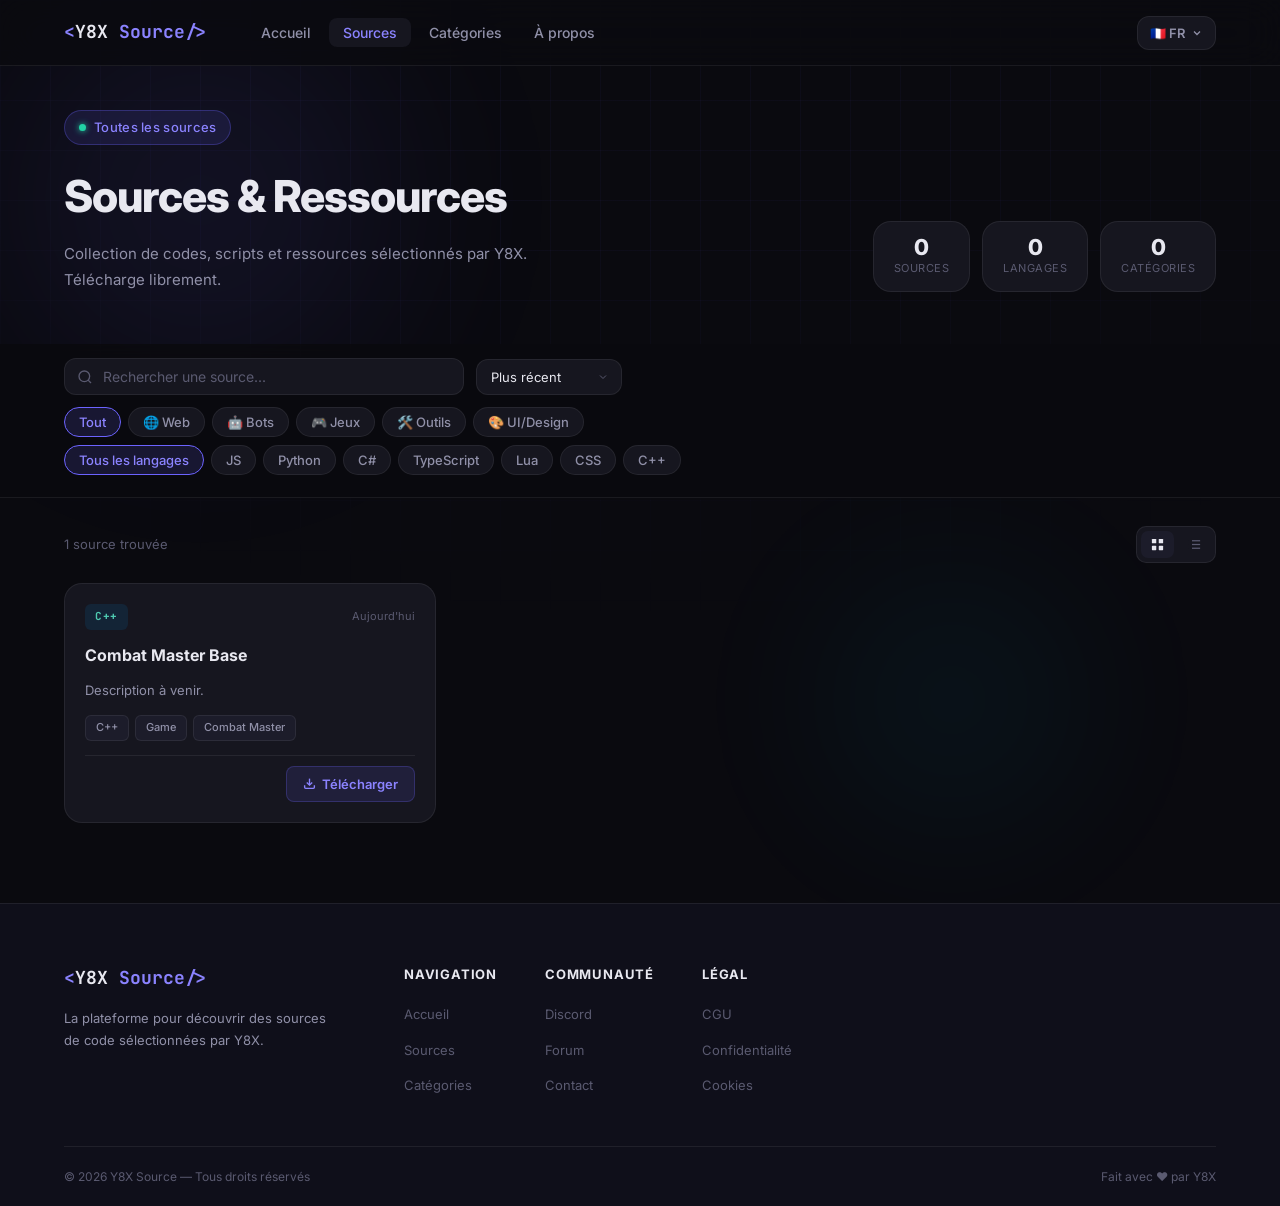
==== commit 6ddb68f4: "Update sources.html" ====
--- a/sources.html
+++ b/sources.html
@@ -162,10 +162,7 @@
             <span class="tag">Combat Master</span>
           </div>
           <div class="source-footer">
-            <div class="source-stats">
-              <span>⬇ 0</span>
-              <span>⭐ 0</span>
-            </div>
+            <div class="source-stats"></div>
             <a href="https://pixeldrain.com/u/iqvGMkHk" target="_blank" class="btn-download">
               <svg width="13" height="13" viewBox="0 0 24 24" fill="none" stroke="currentColor" stroke-width="2.5"><path d="M21 15v4a2 2 0 0 1-2 2H5a2 2 0 0 1-2-2v-4"/><polyline points="7 10 12 15 17 10"/><line x1="12" y1="15" x2="12" y2="3"/></svg>
               Télécharger
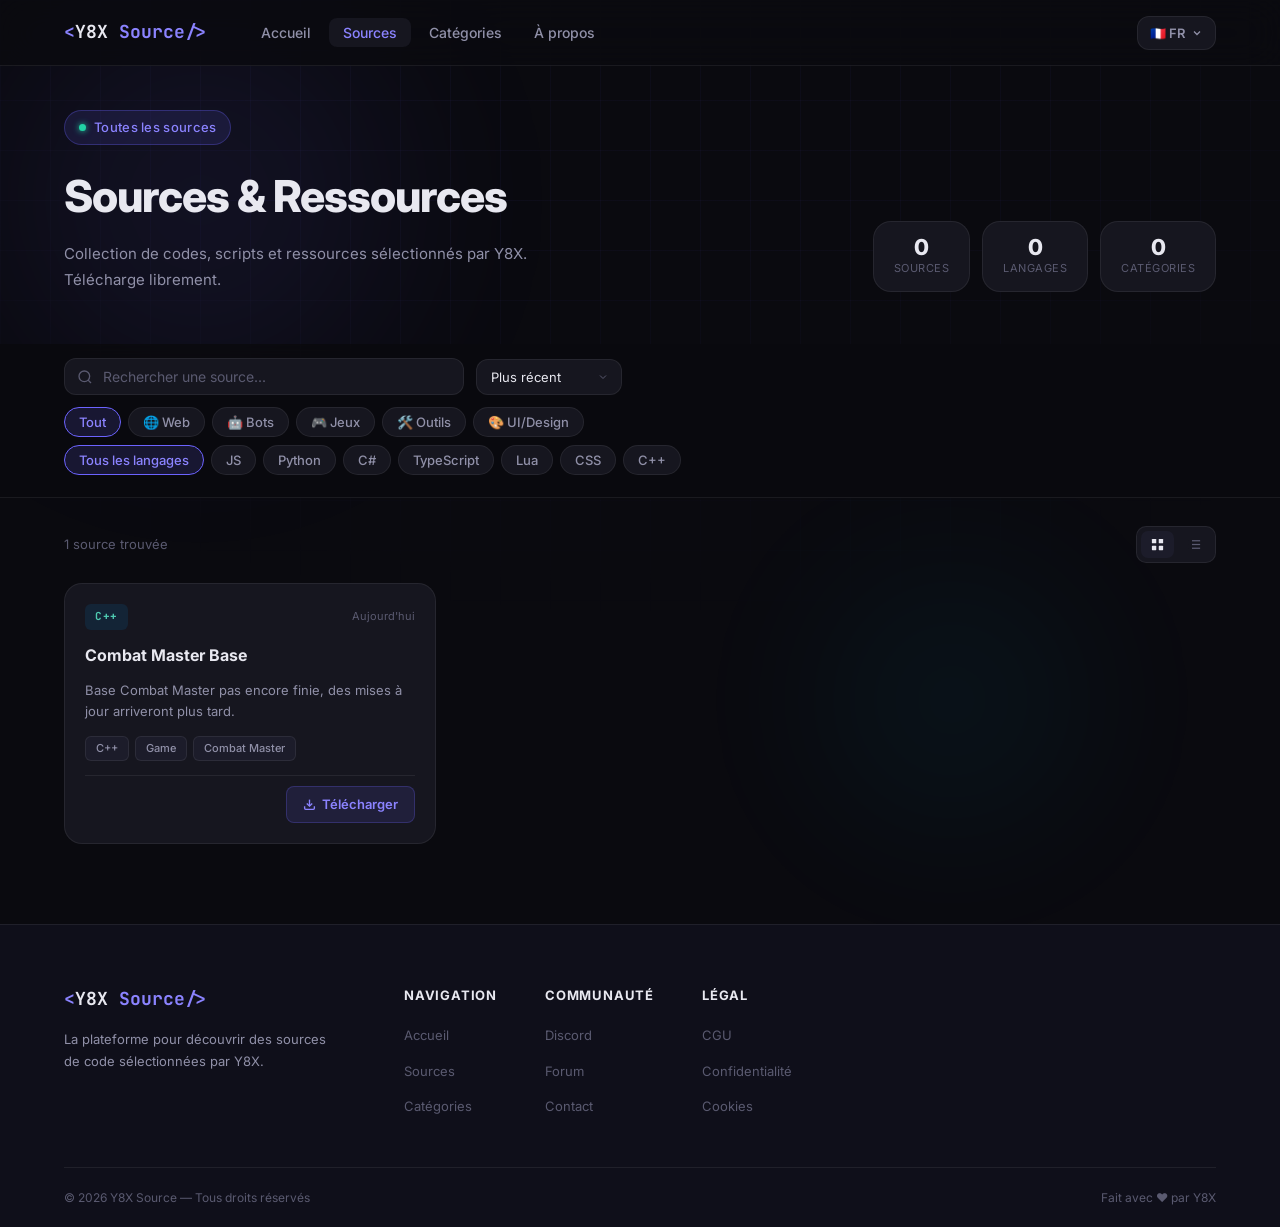
==== commit 263e021c: "Update sources.html" ====
--- a/sources.html
+++ b/sources.html
@@ -155,7 +155,7 @@
             </div>
           </div>
           <h3 class="source-title">Combat Master Base</h3>
-          <p class="source-desc">Description à venir.</p>
+          <p class="source-desc" data-i18n="src_combat_master_desc">Base Combat Master pas encore finie, des mises à jour arriveront plus tard.</p>
           <div class="source-tags">
             <span class="tag">C++</span>
             <span class="tag">Game</span>
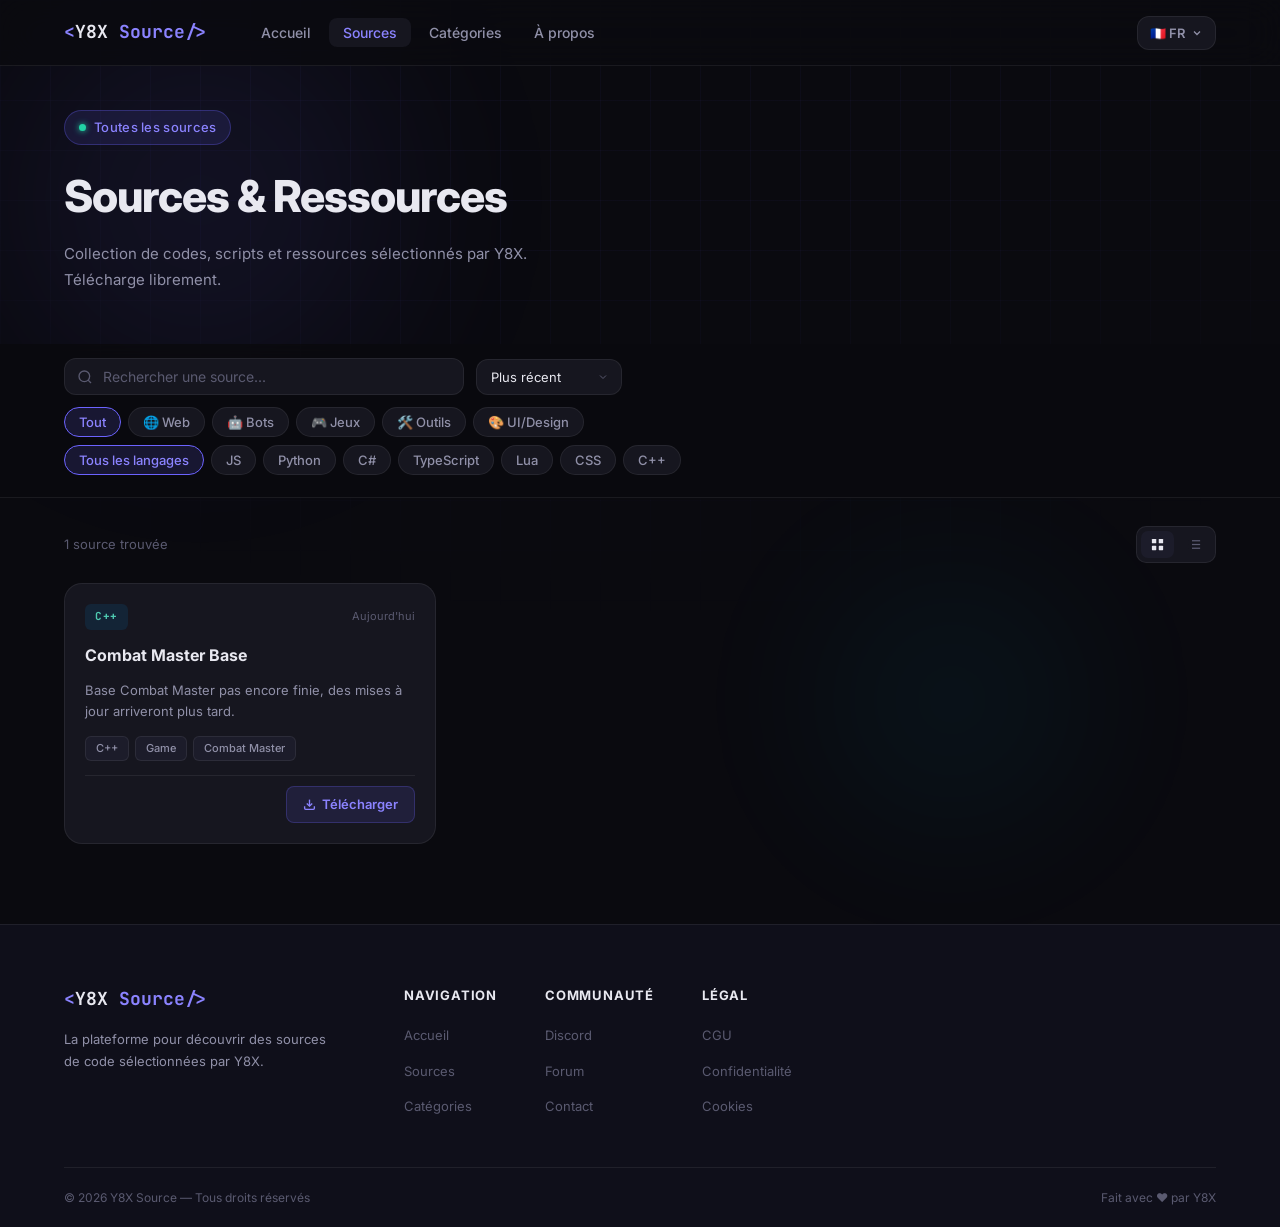
==== commit 5150c436: "Remove hero stats section from sources.html Removed the hero stats section from the sources page." ====
--- a/sources.html
+++ b/sources.html
@@ -67,20 +67,6 @@
           <h1 class="page-title" data-i18n="sp_title">Sources &amp; Ressources</h1>
           <p class="page-subtitle" data-i18n="sp_subtitle">Collection de codes, scripts et ressources sélectionnés par Y8X. Télécharge librement.</p>
         </div>
-        <div class="page-hero-stats">
-          <div class="stat-pill">
-            <span class="pill-num">0</span>
-            <span class="pill-label" data-i18n="sp_stat_sources">Sources</span>
-          </div>
-          <div class="stat-pill">
-            <span class="pill-num">0</span>
-            <span class="pill-label" data-i18n="sp_stat_langs">Langages</span>
-          </div>
-          <div class="stat-pill">
-            <span class="pill-num">0</span>
-            <span class="pill-label" data-i18n="sp_stat_cats">Catégories</span>
-          </div>
-        </div>
       </div>
     </div>
   </div>
@@ -226,6 +212,7 @@
     </div>
   </footer>
 
+  <script src="js/protect.js"></script>
   <script src="js/i18n.js"></script>
   <script src="js/main.js"></script>
   <script src="js/sources.js"></script>
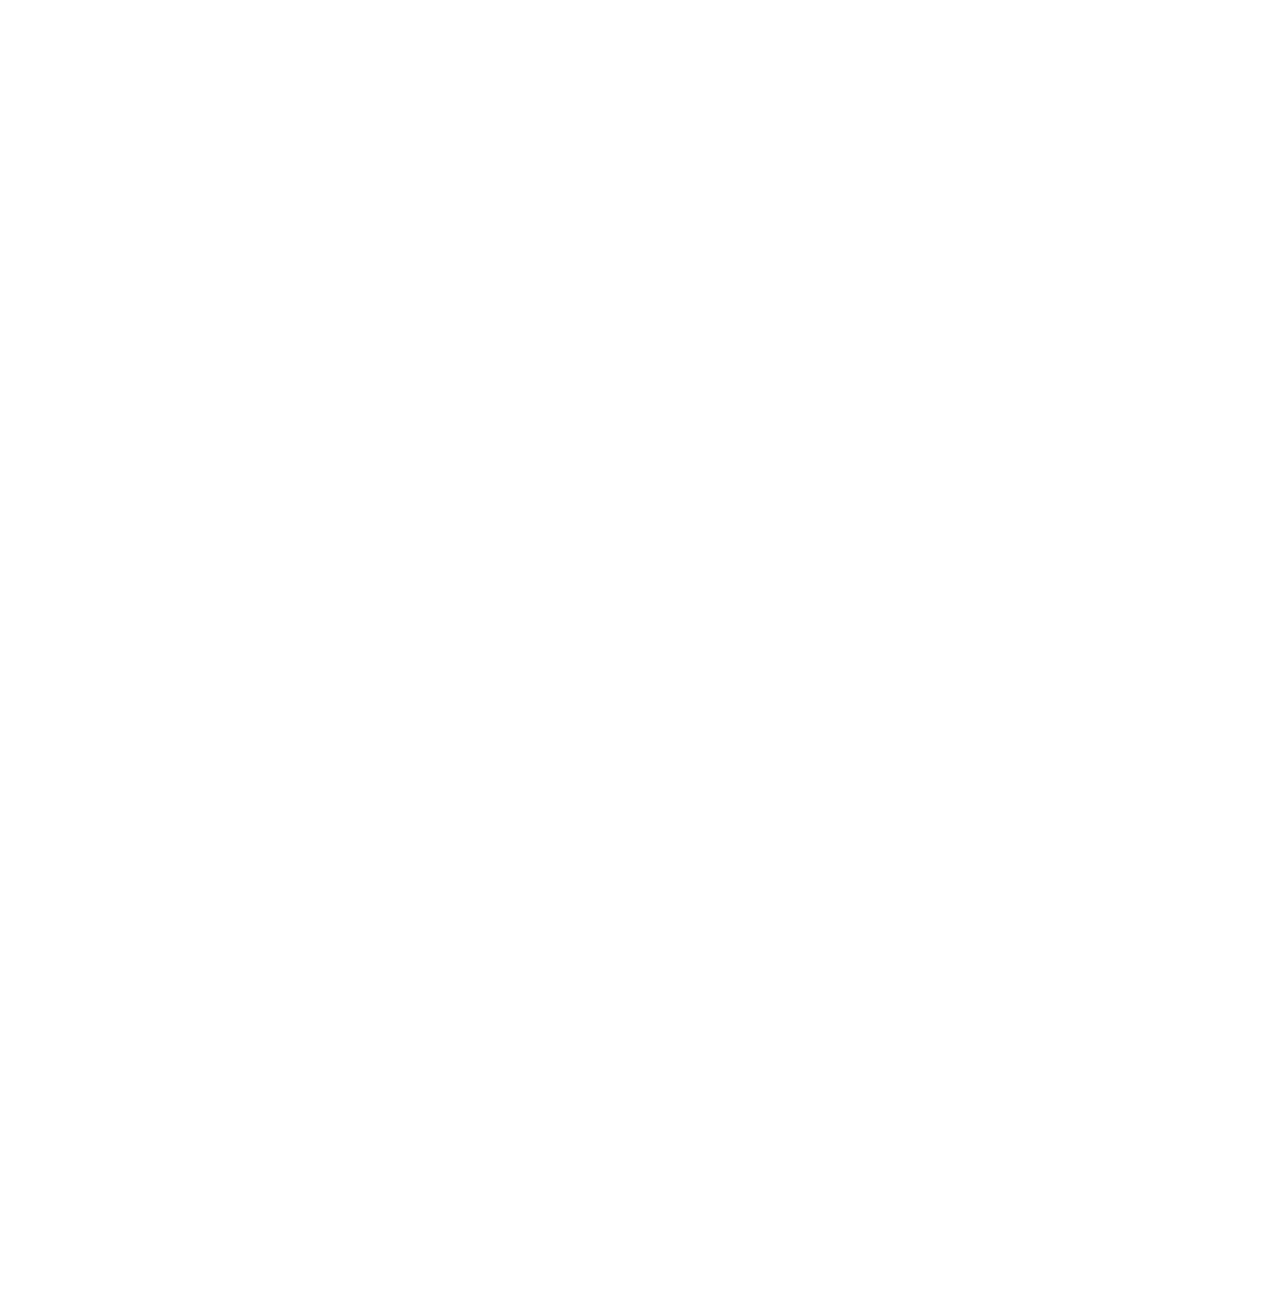
==== commit 5f782368: "Update sources.html" ====
--- a/sources.html
+++ b/sources.html
@@ -137,7 +137,7 @@
           <div class="source-header">
             <div class="source-lang cpp">C++</div>
             <div class="source-meta">
-              <span class="source-date">Aujourd'hui</span>
+              <span class="source-date" data-i18n="src_date_today">Aujourd'hui</span>
             </div>
           </div>
           <h3 class="source-title">Combat Master Base</h3>
@@ -190,7 +190,7 @@
           <div class="footer-col">
             <h4 data-i18n="footer_community">Communauté</h4>
             <ul>
-              <li><a href="#" data-i18n="footer_discord">Discord</a></li>
+              <li><a href="https://discord.gg/xqhgy4pF5C" target="_blank" data-i18n="footer_discord">Discord</a></li>
               <li><a href="#" data-i18n="footer_forum">Forum</a></li>
               <li><a href="#" data-i18n="footer_contact">Contact</a></li>
             </ul>
@@ -212,6 +212,25 @@
     </div>
   </footer>
 
+  <!-- DISCORD BANNER -->
+  <div class="discord-banner" id="discordBanner">
+    <div class="discord-banner-left">
+      <div class="discord-banner-icon">
+        <svg width="22" height="22" viewBox="0 0 24 24" fill="currentColor"><path d="M20.317 4.37a19.791 19.791 0 0 0-4.885-1.515.074.074 0 0 0-.079.037c-.21.375-.444.864-.608 1.25a18.27 18.27 0 0 0-5.487 0 12.64 12.64 0 0 0-.617-1.25.077.077 0 0 0-.079-.037A19.736 19.736 0 0 0 3.677 4.37a.07.07 0 0 0-.032.027C.533 9.046-.32 13.58.099 18.057c.002.022.015.043.03.056a19.9 19.9 0 0 0 5.993 3.03.078.078 0 0 0 .084-.028 14.09 14.09 0 0 0 1.226-1.994.076.076 0 0 0-.041-.106 13.107 13.107 0 0 1-1.872-.892.077.077 0 0 1-.008-.128 10.2 10.2 0 0 0 .372-.292.074.074 0 0 1 .077-.01c3.928 1.793 8.18 1.793 12.062 0a.074.074 0 0 1 .078.01c.12.098.246.198.373.292a.077.077 0 0 1-.006.127 12.299 12.299 0 0 1-1.873.892.077.077 0 0 0-.041.107c.36.698.772 1.362 1.225 1.993a.076.076 0 0 0 .084.028 19.839 19.839 0 0 0 6.002-3.03.077.077 0 0 0 .032-.054c.5-5.177-.838-9.674-3.549-13.66a.061.061 0 0 0-.031-.03z"/></svg>
+      </div>
+      <div class="discord-banner-text">
+        <span class="discord-banner-title" data-i18n="discord_banner_title">Rejoins le serveur Discord</span>
+        <span class="discord-banner-sub" data-i18n="discord_banner_sub">Reste au courant des nouvelles sources et mises à jour Y8X</span>
+      </div>
+    </div>
+    <div class="discord-banner-right">
+      <a href="https://discord.gg/xqhgy4pF5C" target="_blank" class="discord-banner-btn" data-i18n="discord_banner_btn">Rejoindre</a>
+      <button class="discord-banner-close" id="discordBannerClose" aria-label="Fermer">
+        <svg width="14" height="14" viewBox="0 0 24 24" fill="none" stroke="currentColor" stroke-width="2.5"><line x1="18" y1="6" x2="6" y2="18"/><line x1="6" y1="6" x2="18" y2="18"/></svg>
+      </button>
+    </div>
+  </div>
+
   <script src="js/protect.js"></script>
   <script src="js/i18n.js"></script>
   <script src="js/main.js"></script>
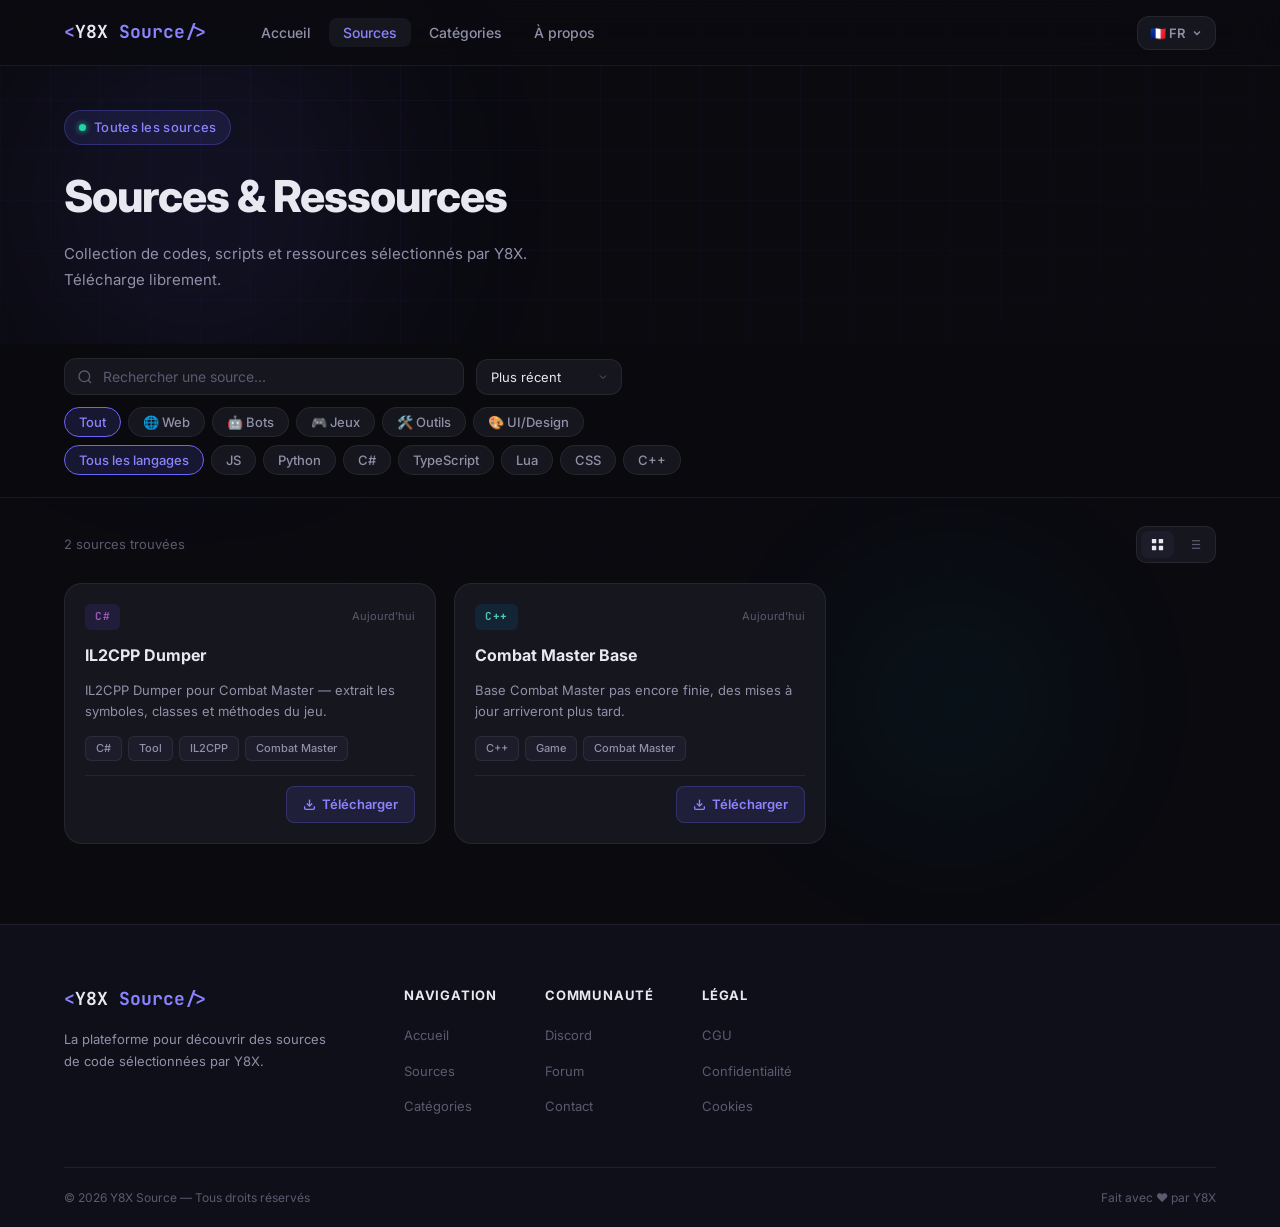
==== commit d2cc1230: "Update sources.html" ====
--- a/sources.html
+++ b/sources.html
@@ -132,6 +132,31 @@
 
       <div class="sources-grid" id="sourcesGrid">
 
+        <!-- IL2CPP Dumper -->
+        <article class="source-card" data-cat="tool" data-lang="cs" data-downloads="0" data-stars="0" data-name="IL2CPP Dumper">
+          <div class="source-header">
+            <div class="source-lang cs">C#</div>
+            <div class="source-meta">
+              <span class="source-date" data-i18n="src_date_today">Aujourd'hui</span>
+            </div>
+          </div>
+          <h3 class="source-title">IL2CPP Dumper</h3>
+          <p class="source-desc" data-i18n="src_il2cpp_dumper_desc">IL2CPP Dumper pour Combat Master — extrait les symboles, classes et méthodes du jeu.</p>
+          <div class="source-tags">
+            <span class="tag">C#</span>
+            <span class="tag">Tool</span>
+            <span class="tag">IL2CPP</span>
+            <span class="tag">Combat Master</span>
+          </div>
+          <div class="source-footer">
+            <div class="source-stats"></div>
+            <a href="https://pixeldrain.com/u/f3h27NE7" target="_blank" class="btn-download">
+              <svg width="13" height="13" viewBox="0 0 24 24" fill="none" stroke="currentColor" stroke-width="2.5"><path d="M21 15v4a2 2 0 0 1-2 2H5a2 2 0 0 1-2-2v-4"/><polyline points="7 10 12 15 17 10"/><line x1="12" y1="15" x2="12" y2="3"/></svg>
+              Télécharger
+            </a>
+          </div>
+        </article>
+
         <!-- Combat Master Base -->
         <article class="source-card" data-cat="game" data-lang="cpp" data-downloads="0" data-stars="0" data-name="Combat Master Base">
           <div class="source-header">
--- a/css/style.css
+++ b/css/style.css
@@ -2037,3 +2037,136 @@
     display: none;
   }
 }
+
+/* ========================
+   DISCORD BANNER
+   ======================== */
+
+.discord-banner {
+  position: fixed;
+  bottom: 28px;
+  left: 50%;
+  transform: translateX(-50%) translateY(120px);
+  z-index: 999;
+  background: #1e1f2e;
+  border: 1px solid rgba(88, 101, 242, 0.4);
+  border-radius: 16px;
+  padding: 14px 18px;
+  display: flex;
+  align-items: center;
+  justify-content: space-between;
+  gap: 20px;
+  min-width: 360px;
+  max-width: 520px;
+  width: calc(100vw - 48px);
+  box-shadow: 0 8px 40px rgba(0,0,0,0.5), 0 0 30px rgba(88,101,242,0.15);
+  opacity: 0;
+  transition: transform 0.45s cubic-bezier(0.34, 1.56, 0.64, 1), opacity 0.35s ease;
+  pointer-events: none;
+}
+
+.discord-banner.show {
+  transform: translateX(-50%) translateY(0);
+  opacity: 1;
+  pointer-events: all;
+}
+
+.discord-banner.hide {
+  transform: translateX(-50%) translateY(120px);
+  opacity: 0;
+  pointer-events: none;
+}
+
+.discord-banner-left {
+  display: flex;
+  align-items: center;
+  gap: 14px;
+}
+
+.discord-banner-icon {
+  width: 42px;
+  height: 42px;
+  background: rgba(88, 101, 242, 0.15);
+  border: 1px solid rgba(88, 101, 242, 0.3);
+  border-radius: 12px;
+  display: flex;
+  align-items: center;
+  justify-content: center;
+  color: #7289da;
+  flex-shrink: 0;
+}
+
+.discord-banner-text {
+  display: flex;
+  flex-direction: column;
+  gap: 2px;
+}
+
+.discord-banner-title {
+  font-size: 14px;
+  font-weight: 700;
+  color: var(--text);
+}
+
+.discord-banner-sub {
+  font-size: 12px;
+  color: var(--text-2);
+  line-height: 1.4;
+}
+
+.discord-banner-right {
+  display: flex;
+  align-items: center;
+  gap: 10px;
+  flex-shrink: 0;
+}
+
+.discord-banner-btn {
+  display: inline-flex;
+  align-items: center;
+  background: #5865f2;
+  color: #fff;
+  border: none;
+  padding: 8px 16px;
+  border-radius: 9px;
+  font-family: var(--font);
+  font-size: 13px;
+  font-weight: 600;
+  cursor: pointer;
+  transition: all 0.2s ease;
+  white-space: nowrap;
+}
+
+.discord-banner-btn:hover {
+  background: #4752c4;
+  transform: translateY(-1px);
+  box-shadow: 0 4px 16px rgba(88,101,242,0.4);
+}
+
+.discord-banner-close {
+  background: transparent;
+  border: none;
+  color: var(--text-3);
+  cursor: pointer;
+  padding: 5px;
+  border-radius: 7px;
+  display: flex;
+  align-items: center;
+  transition: all 0.15s;
+}
+
+.discord-banner-close:hover {
+  color: var(--text);
+  background: rgba(255,255,255,0.07);
+}
+
+@media (max-width: 480px) {
+  .discord-banner {
+    bottom: 16px;
+    min-width: unset;
+    padding: 12px 14px;
+    gap: 12px;
+  }
+
+  .discord-banner-sub { display: none; }
+}
